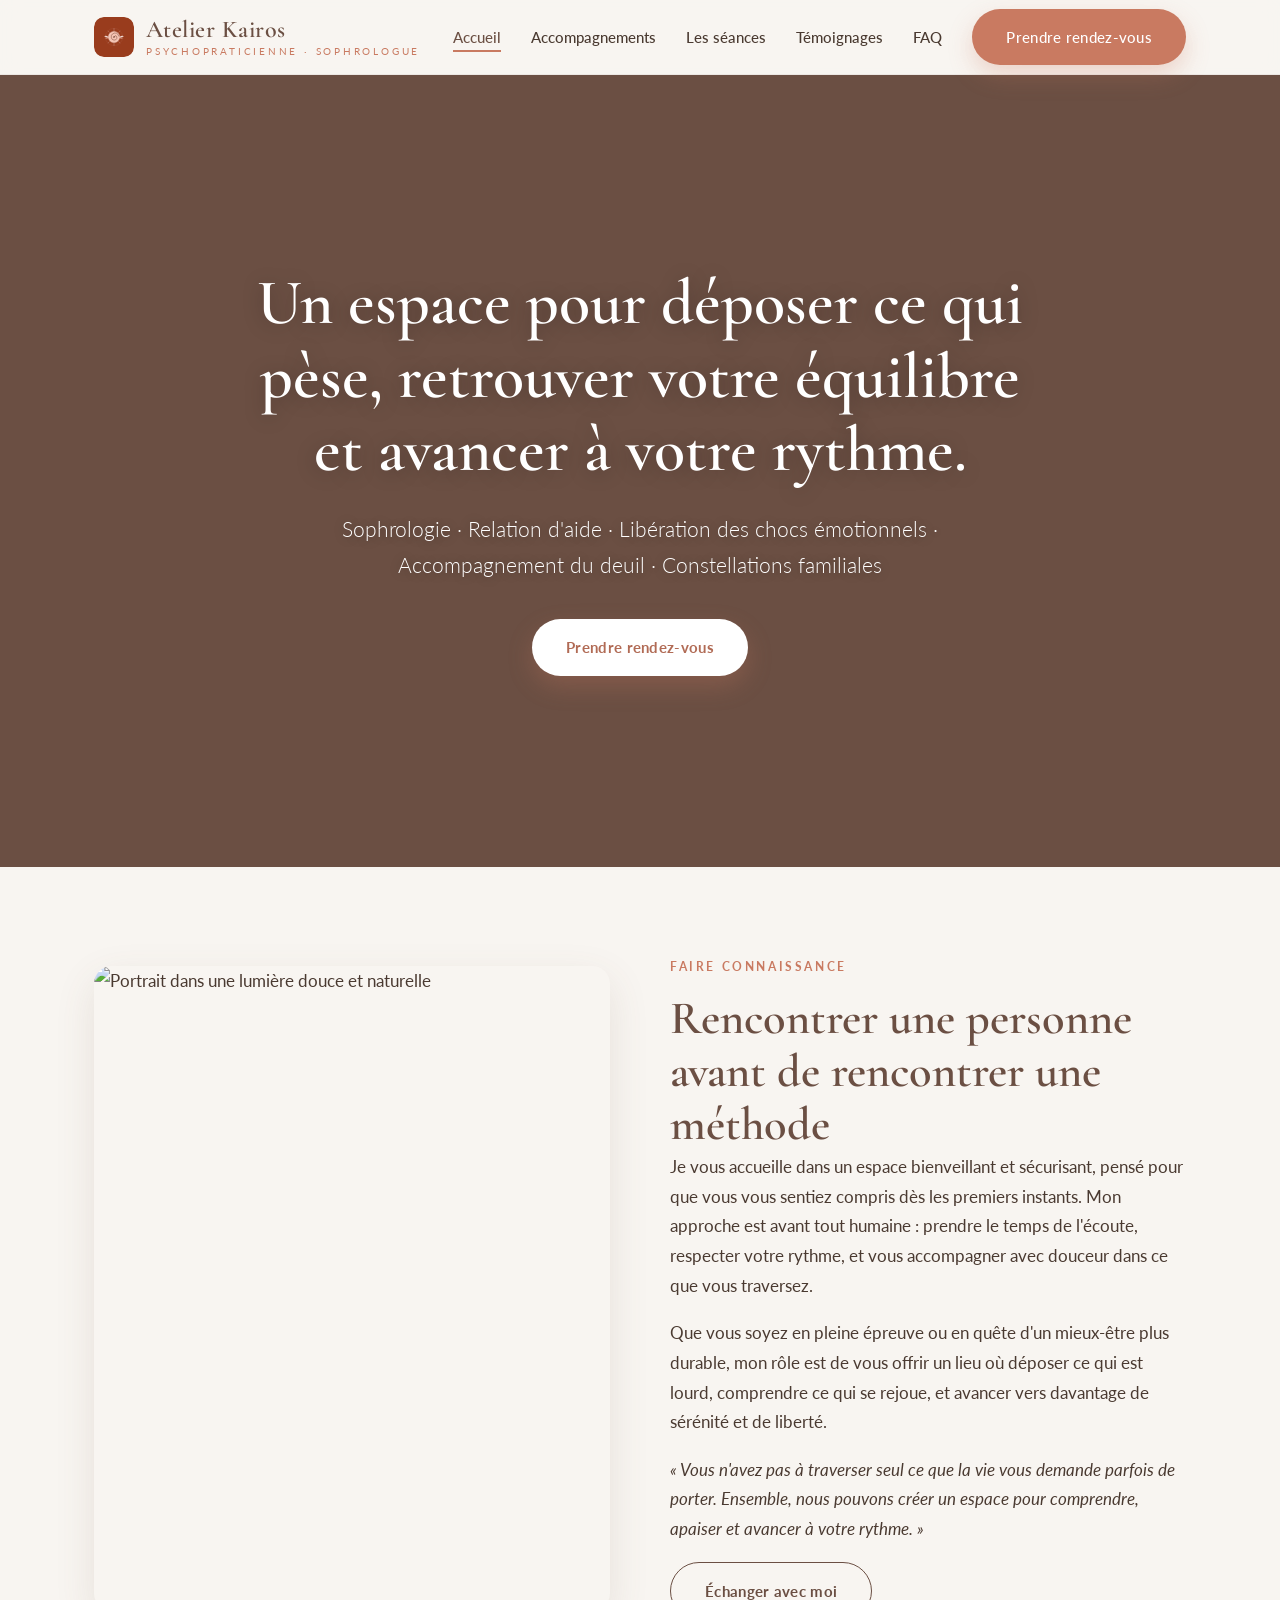
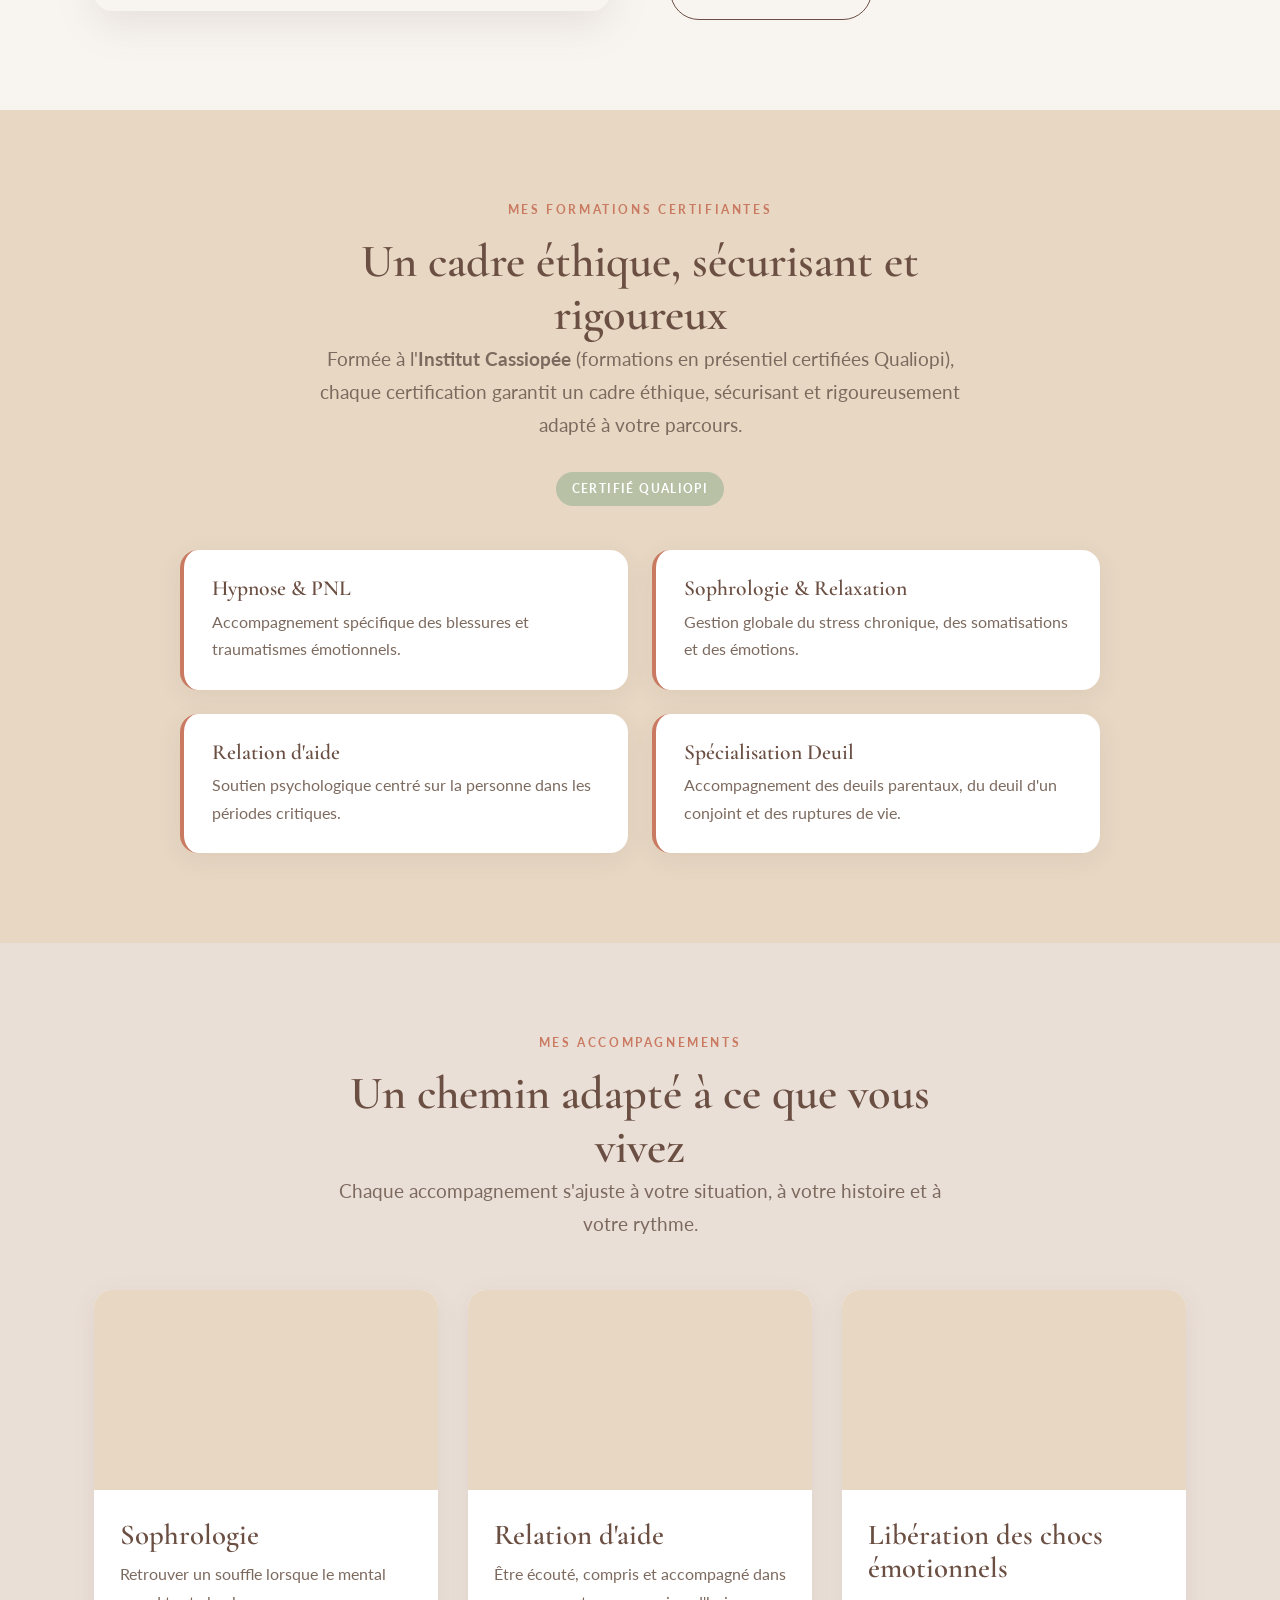
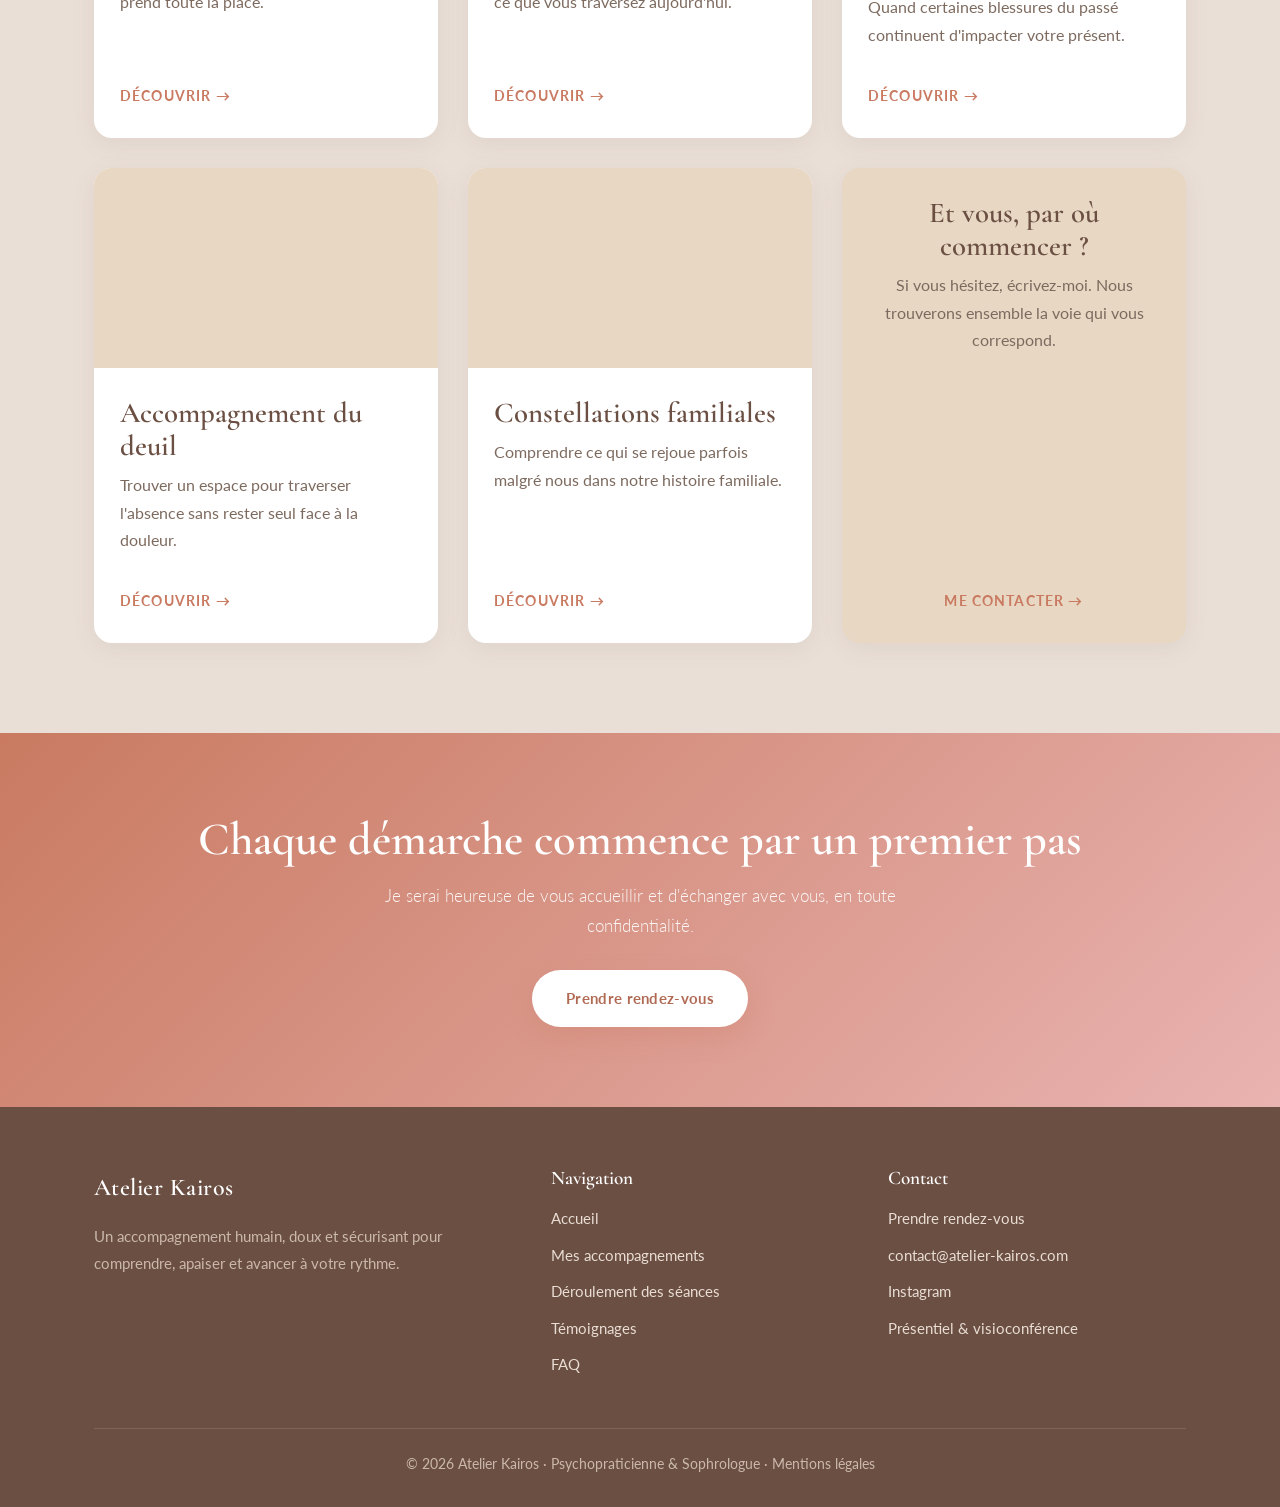
==== index.html @ c8dda893 "Add files via upload" ====
<!DOCTYPE html>
<html lang="fr">
<head>
<meta charset="UTF-8">
<meta name="viewport" content="width=device-width, initial-scale=1.0">
<title>Atelier Kairos — Psychopraticienne & Sophrologue</title>
<meta name="description" content="Un espace pour déposer ce qui pèse, retrouver votre équilibre et avancer à votre rythme. Sophrologie, relation d'aide, accompagnement du deuil et constellations familiales.">
<link rel="preconnect" href="https://fonts.googleapis.com">
<link rel="preconnect" href="https://fonts.gstatic.com" crossorigin>
<link href="https://fonts.googleapis.com/css2?family=Cormorant+Garamond:ital,wght@0,500;0,600;1,500&family=Lato:wght@300;400;700&display=swap" rel="stylesheet">
<link rel="stylesheet" href="styles.css">
</head>
<body>

<!-- HEADER -->
<header class="site-header">
  <div class="container nav">
    <a href="index.html" class="brand"><img class="brand__logo" src="logo.svg" data-edit-src="logo_image" alt="Atelier Kairos" width="40" height="40" style="width:40px;height:40px;flex:none;display:block;"><span class="brand__text">
      <span class="brand__name" data-edit="marque_nom">Atelier Kairos</span>
      <span class="brand__tag" data-edit="marque_tagline">Psychopraticienne · Sophrologue</span></span>
    </a>
    <button class="nav__toggle" aria-label="Menu" aria-expanded="false">☰</button>
    <ul class="nav__links">
      <li><a href="index.html" class="active">Accueil</a></li>
      <li><a href="accompagnements.html">Accompagnements</a></li>
      <li><a href="seances.html">Les séances</a></li>
      <li><a href="temoignages.html">Témoignages</a></li>
      <li><a href="faq.html">FAQ</a></li>
      <li><a href="contact.html" class="btn">Prendre rendez-vous</a></li>
    </ul>
  </div>
</header>

<!-- HERO -->
<section class="hero">
  <div class="hero__bg" data-edit-bg="accueil_hero_image" style="background-image:url('https://images.unsplash.com/photo-1507525428034-b723cf961d3e?auto=format&fit=crop&w=1900&q=80')"></div>
  <div class="hero__overlay"></div>
  <div class="hero__inner">
    <h1 data-edit="accueil_hero_titre">Un espace pour déposer ce qui pèse, retrouver votre équilibre et avancer à votre rythme.</h1>
    <p class="hero__sub" data-edit="accueil_hero_sous_titre">Sophrologie · Relation d'aide · Libération des chocs émotionnels · Accompagnement du deuil · Constellations familiales</p>
    <a href="contact.html" class="btn btn--light" data-edit="accueil_hero_bouton">Prendre rendez-vous</a>
  </div>
</section>

<!-- PRÉSENTATION -->
<section class="section">
  <div class="container split">
    <div class="split__media reveal">
      <img src="https://images.unsplash.com/photo-1499209974431-9dddcece7f88?auto=format&fit=crop&w=900&q=80" alt="Portrait dans une lumière douce et naturelle" data-edit-src="accueil_presentation_image">
    </div>
    <div class="split__body reveal">
      <span data-edit="ey_presentation" class="eyebrow">Faire connaissance</span>
      <h2 data-edit="accueil_presentation_titre">Rencontrer une personne avant de rencontrer une méthode</h2>
      <p data-edit="accueil_presentation_p1">Je vous accueille dans un espace bienveillant et sécurisant, pensé pour que vous vous sentiez compris dès les premiers instants. Mon approche est avant tout humaine : prendre le temps de l'écoute, respecter votre rythme, et vous accompagner avec douceur dans ce que vous traversez.</p>
      <p data-edit="accueil_presentation_p2">Que vous soyez en pleine épreuve ou en quête d'un mieux-être plus durable, mon rôle est de vous offrir un lieu où déposer ce qui est lourd, comprendre ce qui se rejoue, et avancer vers davantage de sérénité et de liberté.</p>
      <p><em>« Vous n'avez pas à traverser seul ce que la vie vous demande parfois de porter. Ensemble, nous pouvons créer un espace pour comprendre, apaiser et avancer à votre rythme. »</em></p>
      <a href="contact.html" class="btn btn--ghost">Échanger avec moi</a>
    </div>
  </div>
</section>

<!-- FORMATIONS CERTIFIANTES -->
<section class="section section--sable">
  <div class="container">
    <div class="creds-intro reveal">
      <span data-edit="ey_formations" class="eyebrow">Mes formations certifiantes</span>
      <h2 data-edit="formations_h2">Un cadre éthique, sécurisant et rigoureux</h2>
      <p data-edit="formations_intro" class="lead mx-auto">Formée à l'<strong>Institut Cassiopée</strong> (formations en présentiel certifiées Qualiopi), chaque certification garantit un cadre éthique, sécurisant et rigoureusement adapté à votre parcours.</p>
      <span data-edit="formations_badge" class="badge">Certifié Qualiopi</span>
    </div>
    <div class="creds">
      <article class="cred reveal">
        <h3 data-edit="formation1_titre">Hypnose &amp; PNL</h3>
        <p data-edit="formation1_desc">Accompagnement spécifique des blessures et traumatismes émotionnels.</p>
      </article>
      <article class="cred reveal">
        <h3 data-edit="formation2_titre">Sophrologie &amp; Relaxation</h3>
        <p data-edit="formation2_desc">Gestion globale du stress chronique, des somatisations et des émotions.</p>
      </article>
      <article class="cred reveal">
        <h3 data-edit="formation3_titre">Relation d'aide</h3>
        <p data-edit="formation3_desc">Soutien psychologique centré sur la personne dans les périodes critiques.</p>
      </article>
      <article class="cred reveal">
        <h3 data-edit="formation4_titre">Spécialisation Deuil</h3>
        <p data-edit="formation4_desc">Accompagnement des deuils parentaux, du deuil d'un conjoint et des ruptures de vie.</p>
      </article>
    </div>
  </div>
</section>

<!-- ACCOMPAGNEMENTS -->
<section class="section section--alt">
  <div class="container">
    <div class="text-center reveal" style="max-width:640px;margin:0 auto 50px;">
      <span data-edit="ey_accomp" class="eyebrow">Mes accompagnements</span>
      <h2 data-edit="accomp_h2">Un chemin adapté à ce que vous vivez</h2>
      <p data-edit="accomp_lead" class="lead mx-auto">Chaque accompagnement s'ajuste à votre situation, à votre histoire et à votre rythme.</p>
    </div>
    <div class="cards">

      <article class="card reveal">
        <div class="card__img" data-edit-bg="img_carte1" style="background-image:url('https://images.unsplash.com/photo-1506126613408-eca07ce68773?auto=format&fit=crop&w=800&q=80')"></div>
        <div class="card__body">
          <h3 data-edit="accueil_carte1_titre">Sophrologie</h3>
          <p data-edit="accueil_carte1_desc">Retrouver un souffle lorsque le mental prend toute la place.</p>
          <a href="accompagnements.html#sophrologie" class="card__link">Découvrir <span>→</span></a>
        </div>
      </article>

      <article class="card reveal">
        <div class="card__img" data-edit-bg="img_carte2" style="background-image:url('https://images.unsplash.com/photo-1518199266791-5375a83190b7?auto=format&fit=crop&w=800&q=80')"></div>
        <div class="card__body">
          <h3 data-edit="accueil_carte2_titre">Relation d'aide</h3>
          <p data-edit="accueil_carte2_desc">Être écouté, compris et accompagné dans ce que vous traversez aujourd'hui.</p>
          <a href="accompagnements.html#relation-aide" class="card__link">Découvrir <span>→</span></a>
        </div>
      </article>

      <article class="card reveal">
        <div class="card__img" data-edit-bg="img_carte3" style="background-image:url('https://images.unsplash.com/photo-1473116763249-2faaef81ccda?auto=format&fit=crop&w=800&q=80')"></div>
        <div class="card__body">
          <h3 data-edit="accueil_carte3_titre">Libération des chocs émotionnels</h3>
          <p data-edit="accueil_carte3_desc">Quand certaines blessures du passé continuent d'impacter votre présent.</p>
          <a href="accompagnements.html#chocs-emotionnels" class="card__link">Découvrir <span>→</span></a>
        </div>
      </article>

      <article class="card reveal">
        <div class="card__img" data-edit-bg="img_carte4" style="background-image:url('https://images.unsplash.com/photo-1444703686981-a3abbc4d4fe3?auto=format&fit=crop&w=800&q=80')"></div>
        <div class="card__body">
          <h3 data-edit="accueil_carte4_titre">Accompagnement du deuil</h3>
          <p data-edit="accueil_carte4_desc">Trouver un espace pour traverser l'absence sans rester seul face à la douleur.</p>
          <a href="accompagnements.html#deuil" class="card__link">Découvrir <span>→</span></a>
        </div>
      </article>

      <article class="card reveal">
        <div class="card__img" data-edit-bg="img_carte5" style="background-image:url('https://images.unsplash.com/photo-1441974231531-c6227db76b6e?auto=format&fit=crop&w=800&q=80')"></div>
        <div class="card__body">
          <h3 data-edit="accueil_carte5_titre">Constellations familiales</h3>
          <p data-edit="accueil_carte5_desc">Comprendre ce qui se rejoue parfois malgré nous dans notre histoire familiale.</p>
          <a href="accompagnements.html#constellations" class="card__link">Découvrir <span>→</span></a>
        </div>
      </article>

      <article class="card reveal" style="background:var(--sable);justify-content:center;align-items:center;text-align:center;">
        <div class="card__body" style="justify-content:center;">
          <h3>Et vous, par où commencer&nbsp;?</h3>
          <p>Si vous hésitez, écrivez-moi. Nous trouverons ensemble la voie qui vous correspond.</p>
          <a href="contact.html" class="card__link">Me contacter <span>→</span></a>
        </div>
      </article>

    </div>
  </div>
</section>

<!-- CTA -->
<section class="cta-band">
  <div class="container">
    <h2 data-edit="cta_accueil_titre">Chaque démarche commence par un premier pas</h2>
    <p data-edit="cta_accueil_texte">Je serai heureuse de vous accueillir et d'échanger avec vous, en toute confidentialité.</p>
    <a href="contact.html" class="btn btn--light">Prendre rendez-vous</a>
  </div>
</section>

<!-- FOOTER -->
<footer class="site-footer">
  <div class="container">
    <div class="footer-grid">
      <div class="footer-brand">
        <span class="brand__name" data-edit="marque_nom">Atelier Kairos</span>
        <p data-edit="footer_intro">Un accompagnement humain, doux et sécurisant pour comprendre, apaiser et avancer à votre rythme.</p>
      </div>
      <div>
        <h4>Navigation</h4>
        <ul class="footer-links">
          <li><a href="index.html">Accueil</a></li>
          <li><a href="accompagnements.html">Mes accompagnements</a></li>
          <li><a href="seances.html">Déroulement des séances</a></li>
          <li><a href="temoignages.html">Témoignages</a></li>
          <li><a href="faq.html">FAQ</a></li>
        </ul>
      </div>
      <div>
        <h4>Contact</h4>
        <ul class="footer-links">
          <li><a href="contact.html">Prendre rendez-vous</a></li>
          <li><a href="mailto:contact@atelier-kairos.com">contact@atelier-kairos.com</a></li>
          <li><a href="#" aria-label="Instagram">Instagram</a></li>
          <li>Présentiel &amp; visioconférence</li>
        </ul>
      </div>
    </div>
    <div class="footer-bottom">
      © <span id="year"></span> Atelier Kairos · Psychopraticienne &amp; Sophrologue · <a href="seances.html#mention-legale">Mentions légales</a>
    </div>
  </div>
</footer>

<script>document.getElementById('year').textContent=new Date().getFullYear();</script>
<script src="script.js"></script>
<script src="app.js"></script>
</body>
</html>
---- styles.css ----
/* =========================================================
   Atelier Kairos — Feuille de style partagée
   Palette & typographies issues du cahier des charges
   ========================================================= */

:root{
  /* Couleurs principales */
  --terracotta:#C97A61;
  --sable:#E7D7C3;
  --beige-rose:#EADFD7;
  --coquillage:#F8F5F1;
  --cacao:#6B4F43;

  /* Couleurs secondaires */
  --flamant:#E9B3B1;
  --ocean:#AFC8D6;
  --sauge:#B8C0A6;

  /* Dérivés utiles */
  --texte:#4A3A31;
  --texte-doux:#7d6a5f;
  --terracotta-fonce:#b06650;
  --ombre:0 14px 40px rgba(107,79,67,.12);
  --ombre-douce:0 6px 24px rgba(107,79,67,.08);
  --rayon:18px;
  --max:1140px;

  --titre:'Cormorant Garamond', Georgia, serif;
  --corps:'Lato', -apple-system, BlinkMacSystemFont, 'Segoe UI', sans-serif;
}

*{box-sizing:border-box;margin:0;padding:0;}

html{scroll-behavior:smooth;}

body{
  font-family:var(--corps);
  color:var(--texte);
  background:var(--coquillage);
  line-height:1.75;
  font-size:17px;
  font-weight:400;
  -webkit-font-smoothing:antialiased;
}

img{max-width:100%;display:block;}

a{color:var(--terracotta-fonce);text-decoration:none;transition:color .25s ease;}
a:hover{color:var(--cacao);}

h1,h2,h3,h4{font-family:var(--titre);font-weight:600;color:var(--cacao);line-height:1.15;}
h1{font-size:clamp(2.4rem,6vw,4rem);}
h2{font-size:clamp(1.9rem,4vw,2.9rem);}
h3{font-size:clamp(1.4rem,3vw,1.8rem);}

p{margin-bottom:1.1rem;}

.container{max-width:var(--max);margin:0 auto;padding:0 24px;}

.section{padding:90px 0;}
.section--alt{background:var(--beige-rose);}
.section--sable{background:var(--sable);}

.eyebrow{
  font-family:var(--corps);
  text-transform:uppercase;
  letter-spacing:.22em;
  font-size:.74rem;
  font-weight:700;
  color:var(--terracotta);
  margin-bottom:14px;
  display:block;
}

.lead{font-size:1.18rem;color:var(--texte-doux);max-width:680px;}

.text-center{text-align:center;}
.mx-auto{margin-left:auto;margin-right:auto;}

/* ---------- Boutons ---------- */
.btn{
  display:inline-block;
  background:var(--terracotta);
  color:#fff;
  padding:15px 34px;
  border-radius:var(--btn-radius,50px);
  font-weight:700;
  font-size:.95rem;
  letter-spacing:.02em;
  border:none;
  cursor:pointer;
  transition:transform .25s ease, box-shadow .25s ease, background .25s ease;
  box-shadow:0 10px 24px rgba(201,122,97,.28);
}
.btn:hover{background:var(--terracotta-fonce);color:#fff;transform:translateY(-2px);box-shadow:0 14px 30px rgba(201,122,97,.36);}
.btn--ghost{
  background:transparent;color:var(--cacao);
  border:1.5px solid var(--cacao);box-shadow:none;
}
.btn--ghost:hover{background:var(--cacao);color:#fff;}
.btn--light{background:#fff;color:var(--terracotta-fonce);}
.btn--light:hover{background:var(--coquillage);color:var(--cacao);}

/* ---------- Header ---------- */
.site-header{
  position:sticky;top:0;z-index:100;
  background:rgba(248,245,241,.88);
  backdrop-filter:blur(10px);
  border-bottom:1px solid rgba(107,79,67,.08);
}
.nav{
  display:flex;align-items:center;justify-content:space-between;
  height:74px;
}
.brand{display:flex;flex-direction:row;align-items:center;gap:12px;line-height:1;text-decoration:none;}
.brand__logo{height:46px;width:46px;flex:none;display:block;border-radius:10px;}
.brand__text{display:flex;flex-direction:column;line-height:1;}
@media (max-width:880px){ .brand__logo{height:40px;width:40px;} }
.brand__name{font-family:var(--titre);font-size:1.5rem;font-weight:600;color:var(--cacao);letter-spacing:.02em;}
.brand__tag{font-size:.62rem;text-transform:uppercase;letter-spacing:.28em;color:var(--terracotta);margin-top:5px;}

.nav__links{display:flex;align-items:center;gap:30px;list-style:none;}
.nav__links a{
  font-size:.93rem;color:var(--texte);font-weight:500;
  position:relative;
}
.nav__links a::after{
  content:'';position:absolute;left:0;bottom:-6px;height:2px;width:0;
  background:var(--terracotta);transition:width .25s ease;
}
.nav__links a:hover::after,.nav__links a.active::after{width:100%;}
.nav__links a.active{color:var(--cacao);}
.nav__links .btn{color:#fff;}
.nav__links .btn::after{display:none;}

.nav__toggle{
  display:none;background:none;border:none;cursor:pointer;
  font-size:1.7rem;color:var(--cacao);padding:6px;
}

/* ---------- Hero ---------- */
.hero{
  position:relative;
  min-height:88vh;
  display:flex;align-items:center;
  color:#fff;
  text-align:center;
}
.hero__bg{position:absolute;inset:0;background-color:var(--cacao);background-image:linear-gradient(135deg,#6B4F43,#C97A61);background-size:cover;background-position:center;}
.hero__overlay{position:absolute;inset:0;background:linear-gradient(180deg,rgba(107,79,67,.35),rgba(107,79,67,.55));}
.hero__inner{position:relative;z-index:2;max-width:820px;margin:0 auto;padding:60px 24px;}
.hero h1{color:#fff;text-shadow:0 2px 20px rgba(0,0,0,.25);}
.hero__sub{font-size:1.3rem;font-weight:300;margin:24px auto 36px;max-width:640px;text-shadow:0 1px 12px rgba(0,0,0,.3);}

/* Hero secondaire (pages internes) */
.page-hero{
  position:relative;color:#fff;text-align:center;
  padding:120px 24px 100px;
}
.page-hero__bg{position:absolute;inset:0;background-color:var(--cacao);background-size:cover;background-position:center;}
.page-hero__overlay{position:absolute;inset:0;background:linear-gradient(180deg,rgba(107,79,67,.4),rgba(107,79,67,.62));}
.page-hero__inner{position:relative;z-index:2;max-width:760px;margin:0 auto;}
.page-hero h1{color:#fff;}
.page-hero p{color:rgba(255,255,255,.92);font-size:1.15rem;font-weight:300;margin-top:18px;}

/* ---------- Présentation ---------- */
.split{display:grid;grid-template-columns:1fr 1fr;gap:60px;align-items:center;}
.split__media img{border-radius:var(--rayon);box-shadow:var(--ombre);aspect-ratio:4/5;object-fit:cover;width:100%;}

/* ---------- Cartes accompagnements ---------- */
.cards{display:grid;grid-template-columns:repeat(3,1fr);gap:30px;}
.card{
  background:#fff;border-radius:var(--rayon);overflow:hidden;
  box-shadow:var(--ombre-douce);display:flex;flex-direction:column;
  transition:transform .3s ease, box-shadow .3s ease;
}
.card:hover{transform:translateY(-6px);box-shadow:var(--ombre);}
.card__img{height:200px;background-color:var(--sable);background-size:cover;background-position:center;}
.card__body{padding:28px 26px 30px;display:flex;flex-direction:column;flex:1;}
.card__body h3{margin-bottom:10px;}
.card__body p{color:var(--texte-doux);font-size:.98rem;flex:1;}
.card__link{margin-top:16px;font-weight:700;font-size:.9rem;text-transform:uppercase;letter-spacing:.08em;color:var(--terracotta);}
.card__link span{transition:margin .25s ease;display:inline-block;}
.card:hover .card__link span{margin-left:6px;}

/* ---------- Bloc accompagnement (page 2) ---------- */
.approach{display:grid;grid-template-columns:1fr 1fr;gap:54px;align-items:center;margin-bottom:30px;}
.approach__media img{border-radius:var(--rayon);box-shadow:var(--ombre);aspect-ratio:5/4;object-fit:cover;width:100%;}
.approach__body .eyebrow{margin-bottom:8px;}
.approach__body h2{margin-bottom:18px;}
.approach__body p{color:var(--texte-doux);}
.approach:nth-child(even) .approach__media{order:2;}

/* ---------- Étapes (déroulement) ---------- */
.steps{counter-reset:step;display:grid;gap:22px;max-width:760px;margin:0 auto;}
.step{
  background:#fff;border-radius:var(--rayon);padding:26px 30px;
  display:flex;gap:22px;align-items:flex-start;box-shadow:var(--ombre-douce);
}
.step__num{
  flex:none;width:46px;height:46px;border-radius:50%;
  background:var(--flamant);color:#fff;
  display:flex;align-items:center;justify-content:center;
  font-family:var(--titre);font-size:1.4rem;font-weight:600;
}
.step h3{font-size:1.25rem;margin-bottom:4px;}
.step p{margin-bottom:0;color:var(--texte-doux);}

/* ---------- Valeurs / chips ---------- */
.values{display:flex;flex-wrap:wrap;gap:14px;justify-content:center;margin-top:10px;}
.chip{
  background:#fff;border:1px solid rgba(107,79,67,.12);
  padding:12px 22px;border-radius:50px;font-weight:500;font-size:.95rem;color:var(--cacao);
  box-shadow:var(--ombre-douce);
}

/* ---------- Formations certifiantes ---------- */
.creds-intro{max-width:680px;margin:0 auto 44px;text-align:center;}
.creds-intro .badge{
  display:inline-block;background:var(--sauge);color:#fff;
  font-size:.72rem;font-weight:700;letter-spacing:.12em;text-transform:uppercase;
  padding:7px 16px;border-radius:50px;margin-top:14px;
}
.creds{display:grid;grid-template-columns:repeat(2,1fr);gap:24px;max-width:920px;margin:0 auto;}
.cred{
  background:#fff;border-radius:var(--rayon);padding:26px 28px;
  box-shadow:var(--ombre-douce);border-left:4px solid var(--terracotta);
  transition:transform .3s ease, box-shadow .3s ease;
}
.cred:hover{transform:translateY(-4px);box-shadow:var(--ombre);}
.cred h3{font-size:1.35rem;margin-bottom:8px;}
.cred p{color:var(--texte-doux);font-size:.97rem;margin-bottom:0;}
@media (max-width:880px){ .creds{grid-template-columns:1fr;} }

/* ---------- Mention légale ---------- */
.legal-note{
  background:var(--ocean);color:var(--cacao);
  border-radius:var(--rayon);padding:30px 34px;max-width:860px;margin:40px auto 0;
  font-size:.98rem;
}
.legal-note strong{color:var(--cacao);}

/* ---------- Tarifs ---------- */
.pricing{display:grid;grid-template-columns:repeat(2,1fr);gap:30px;max-width:820px;margin:0 auto;}
.price-card{background:#fff;border-radius:var(--rayon);padding:34px 32px;box-shadow:var(--ombre-douce);text-align:center;}
.price-card h3{margin-bottom:6px;}
.price-card .price{font-family:var(--titre);font-size:2.6rem;color:var(--terracotta);margin:10px 0 4px;}
.price-card .price small{font-size:1rem;color:var(--texte-doux);}
.price-card p{color:var(--texte-doux);font-size:.95rem;margin-bottom:0;}

/* ---------- Contact ---------- */
.contact-grid{display:grid;grid-template-columns:1fr 1fr;gap:50px;align-items:start;}
.contact-info li{list-style:none;margin-bottom:18px;display:flex;gap:14px;align-items:flex-start;}
.contact-info .ico{font-size:1.2rem;color:var(--terracotta);flex:none;}
.contact-info a{color:var(--cacao);font-weight:600;}

form .field{margin-bottom:18px;}
form label{display:block;font-size:.88rem;font-weight:600;color:var(--cacao);margin-bottom:6px;}
form input,form textarea{
  width:100%;padding:14px 16px;border:1px solid rgba(107,79,67,.2);
  border-radius:12px;font-family:var(--corps);font-size:1rem;background:#fff;color:var(--texte);
  transition:border-color .2s ease, box-shadow .2s ease;
}
form input:focus,form textarea:focus{outline:none;border-color:var(--terracotta);box-shadow:0 0 0 3px rgba(201,122,97,.15);}
form textarea{min-height:140px;resize:vertical;}
.form-note{font-size:.82rem;color:var(--texte-doux);margin-top:10px;}

.map-embed{border-radius:var(--rayon);overflow:hidden;box-shadow:var(--ombre-douce);margin-top:50px;}
.map-embed iframe{width:100%;height:340px;border:0;display:block;}

/* ---------- Témoignages ---------- */
.quote-feature{
  text-align:center;max-width:780px;margin:0 auto 60px;
  font-family:var(--titre);font-size:clamp(1.6rem,3.4vw,2.3rem);
  color:var(--cacao);font-style:italic;line-height:1.4;
}
.testimonials{columns:2;column-gap:30px;}
.testimonial{
  break-inside:avoid;background:#fff;border-radius:var(--rayon);
  padding:30px 32px;margin-bottom:30px;box-shadow:var(--ombre-douce);
}
.testimonial p{color:var(--texte-doux);font-style:italic;}
.testimonial .author{font-family:var(--titre);font-size:1.2rem;color:var(--terracotta);font-style:normal;margin-top:10px;}

/* ---------- FAQ ---------- */
.faq{max-width:820px;margin:0 auto;}
.faq__item{background:#fff;border-radius:14px;margin-bottom:16px;box-shadow:var(--ombre-douce);overflow:hidden;}
.faq__q{
  width:100%;text-align:left;background:none;border:none;cursor:pointer;
  padding:22px 26px;font-family:var(--titre);font-size:1.25rem;color:var(--cacao);
  display:flex;justify-content:space-between;align-items:center;gap:16px;
}
.faq__q .plus{flex:none;font-size:1.5rem;color:var(--terracotta);transition:transform .3s ease;font-family:var(--corps);}
.faq__item.open .faq__q .plus{transform:rotate(45deg);}
.faq__a{max-height:0;overflow:hidden;transition:max-height .35s ease;}
.faq__a-inner{padding:0 26px 24px;color:var(--texte-doux);}

/* ---------- CTA bandeau ---------- */
.cta-band{
  background:linear-gradient(135deg,var(--terracotta),var(--flamant));
  color:#fff;text-align:center;padding:80px 24px;
}
.cta-band h2{color:#fff;}
.cta-band p{color:rgba(255,255,255,.92);max-width:620px;margin:14px auto 30px;font-weight:300;}

/* ---------- Footer ---------- */
.site-footer{background:var(--cacao);color:#e9ddd4;padding:60px 0 30px;}
.footer-grid{display:grid;grid-template-columns:1.4fr 1fr 1fr;gap:40px;margin-bottom:40px;}
.site-footer h4{color:#fff;font-size:1.2rem;margin-bottom:16px;}
.site-footer a{color:#e9ddd4;}
.site-footer a:hover{color:var(--flamant);}
.footer-links{list-style:none;}
.footer-links li{margin-bottom:10px;font-size:.95rem;}
.footer-brand .brand__name{color:#fff;}
.footer-brand p{color:#cbb8ac;font-size:.95rem;margin-top:14px;}
.footer-bottom{border-top:1px solid rgba(255,255,255,.12);padding-top:24px;text-align:center;font-size:.85rem;color:#cbb8ac;}
.footer-bottom a{color:#cbb8ac;}

/* ---------- Animations d'apparition ---------- */
.reveal{opacity:0;transform:translateY(24px);transition:opacity .7s ease, transform .7s ease;}
.reveal.in{opacity:1;transform:none;}

/* ---------- Responsive ---------- */
@media (max-width:880px){
  .nav__toggle{display:block;}
  .nav__links{
    position:absolute;top:74px;left:0;right:0;
    flex-direction:column;gap:0;
    background:var(--coquillage);
    border-bottom:1px solid rgba(107,79,67,.1);
    max-height:0;overflow:hidden;transition:max-height .35s ease;
  }
  .nav__links.open{max-height:480px;}
  .nav__links li{width:100%;text-align:center;border-top:1px solid rgba(107,79,67,.07);}
  .nav__links li a{display:block;padding:16px;}
  .nav__links .btn{margin:14px auto;}

  .split,.approach,.contact-grid{grid-template-columns:1fr;gap:34px;}
  .approach:nth-child(even) .approach__media{order:0;}
  .cards{grid-template-columns:1fr;}
  .pricing{grid-template-columns:1fr;}
  .testimonials{columns:1;}
  .footer-grid{grid-template-columns:1fr;gap:28px;}
  .section{padding:64px 0;}
}
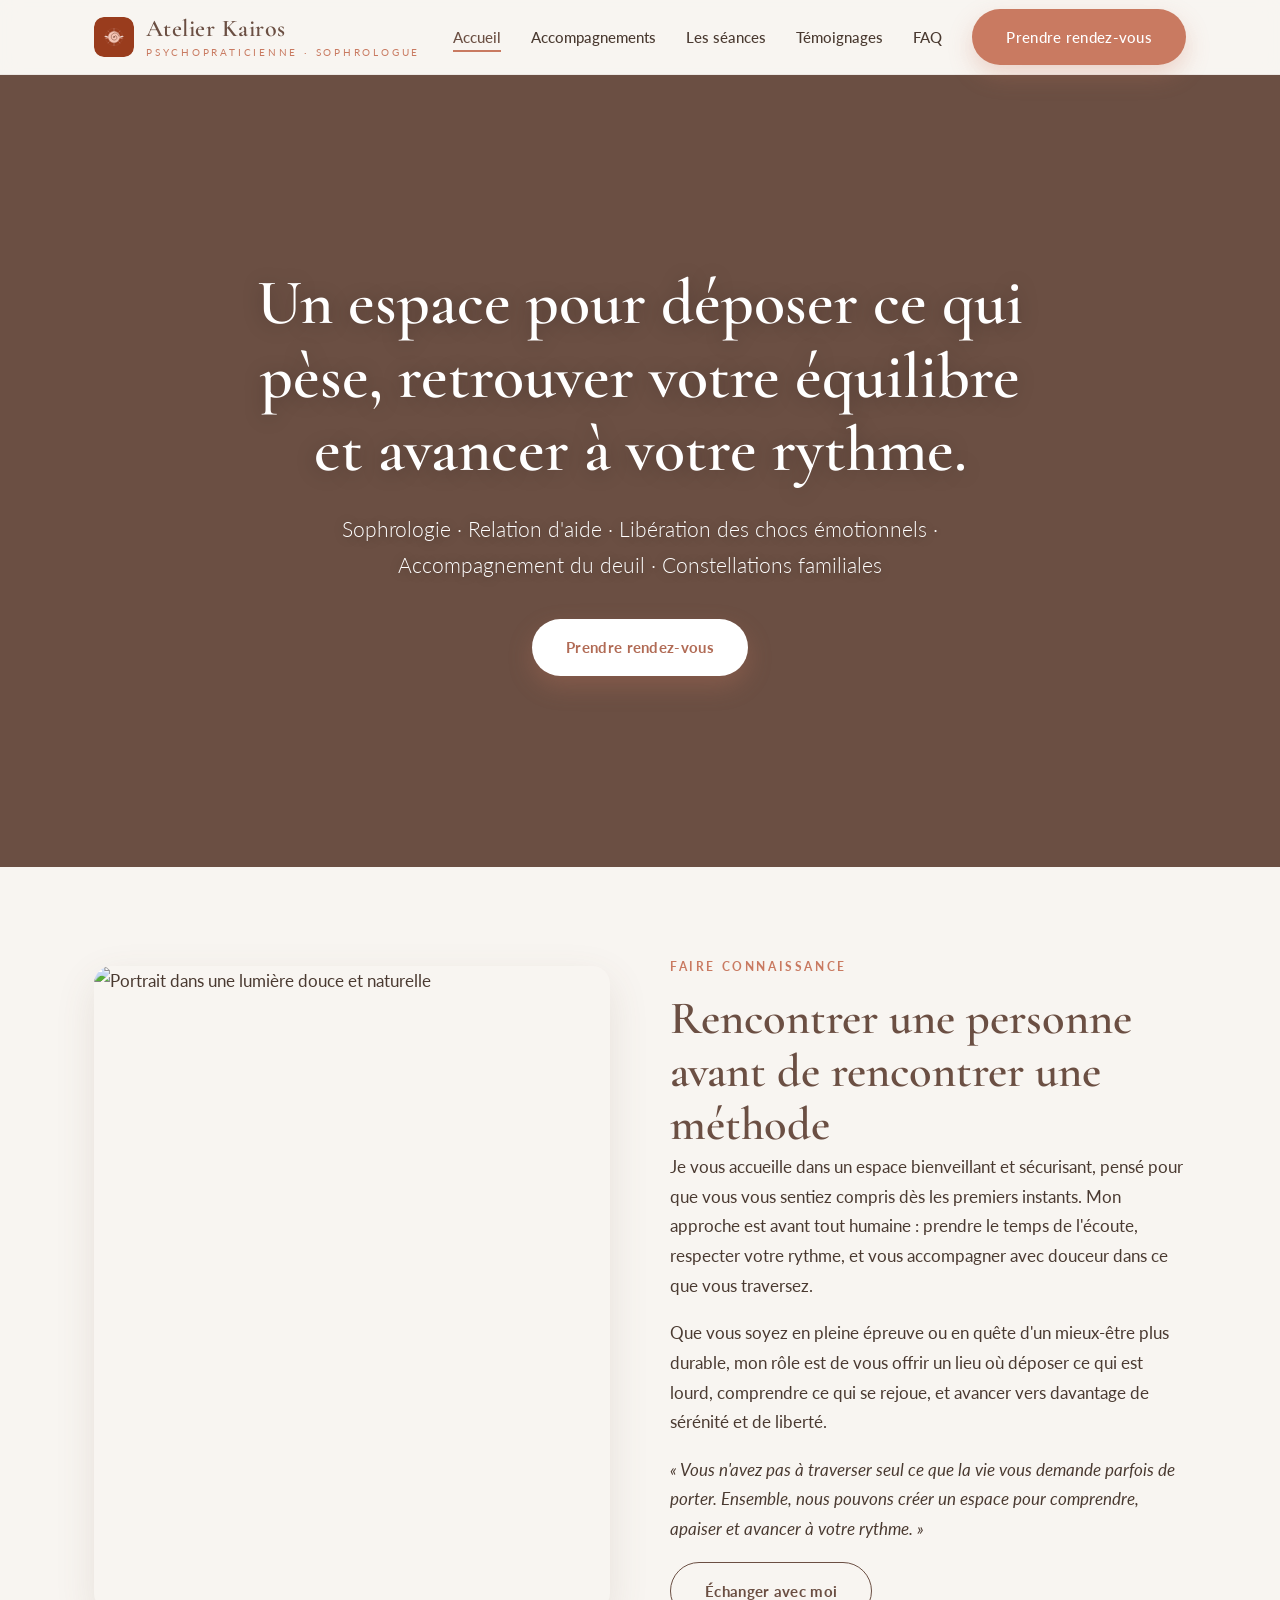
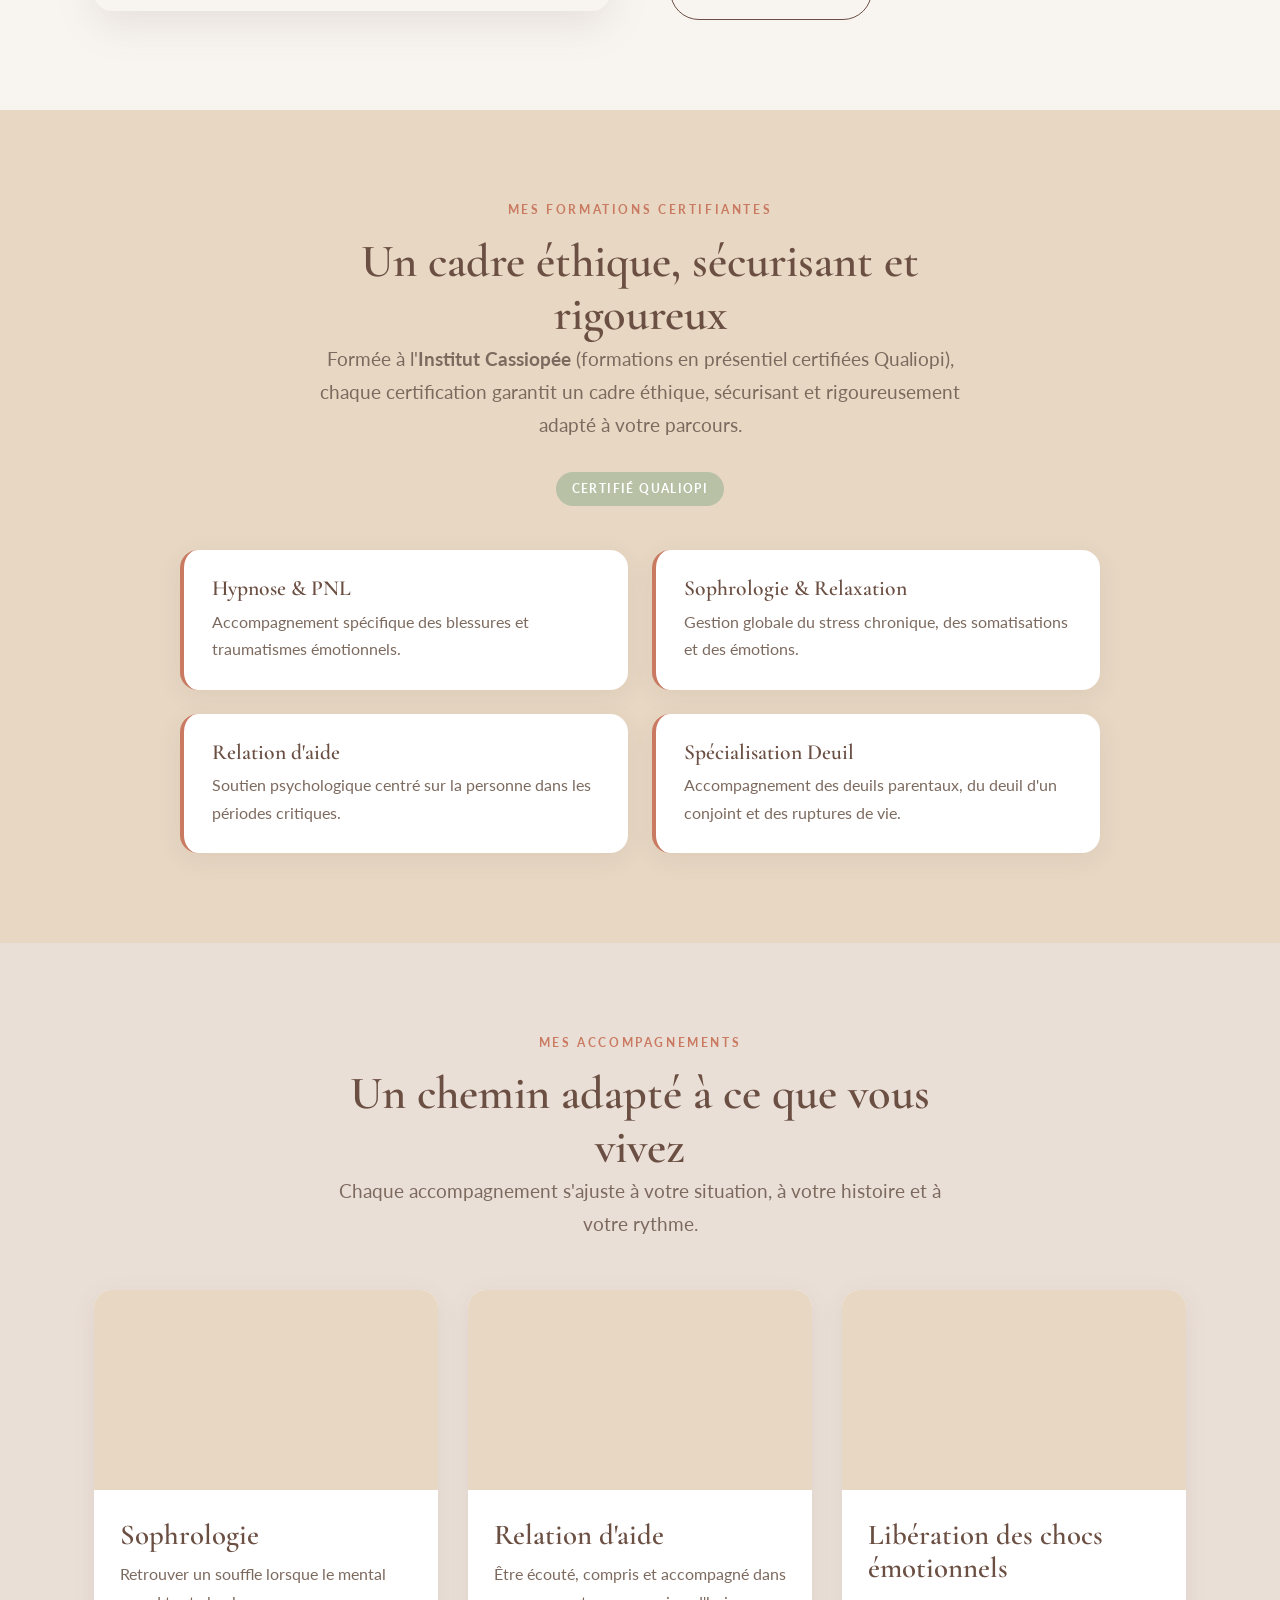
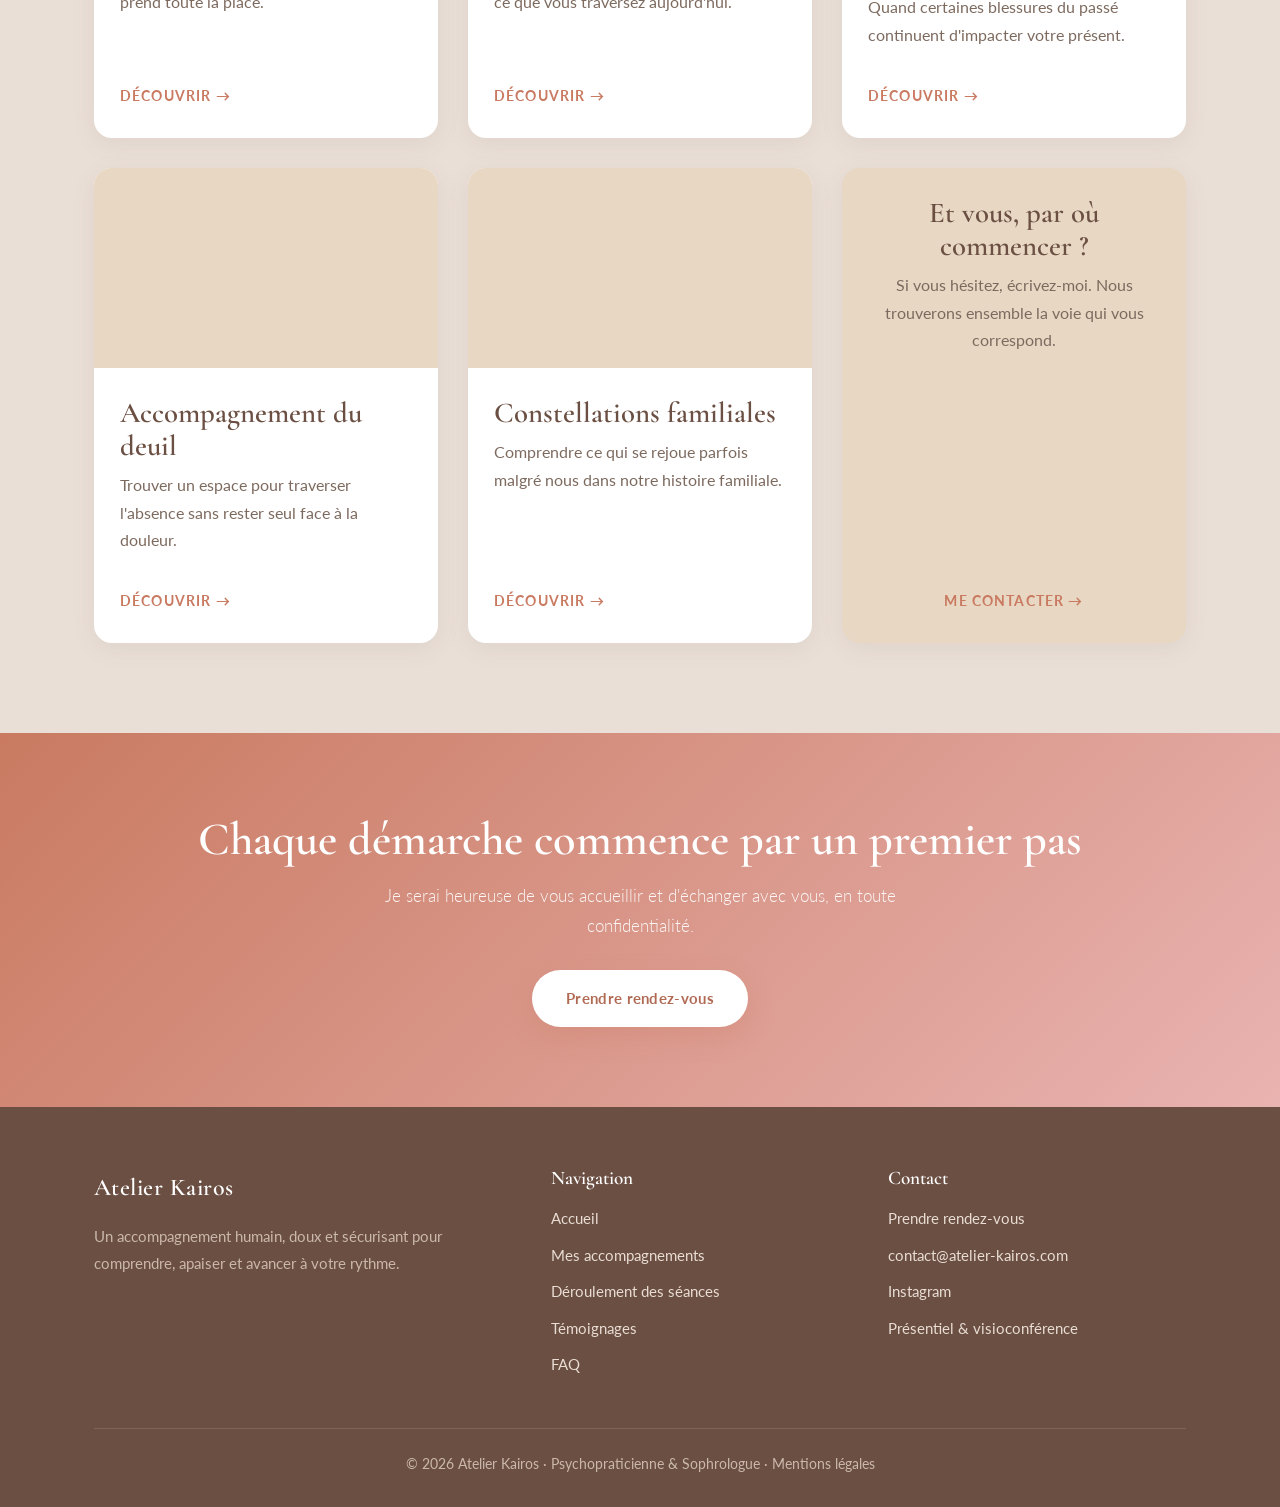
==== commit bd4eec06: "Add files via upload" ====
--- a/index.html
+++ b/index.html
@@ -15,7 +15,7 @@
 <!-- HEADER -->
 <header class="site-header">
   <div class="container nav">
-    <a href="index.html" class="brand"><img class="brand__logo" src="logo.svg" data-edit-src="logo_image" alt="Atelier Kairos" width="40" height="40" style="width:40px;height:40px;flex:none;display:block;"><span class="brand__text">
+    <a href="index.html" class="brand" style="display:flex;flex-direction:row;align-items:center;gap:12px;text-decoration:none;"><img class="brand__logo" src="logo.svg" data-edit-src="logo_image" alt="Atelier Kairos" width="40" height="40" style="width:40px;height:40px;flex:none;display:block;"><span class="brand__text" style="display:flex;flex-direction:column;line-height:1.1;">
       <span class="brand__name" data-edit="marque_nom">Atelier Kairos</span>
       <span class="brand__tag" data-edit="marque_tagline">Psychopraticienne · Sophrologue</span></span>
     </a>
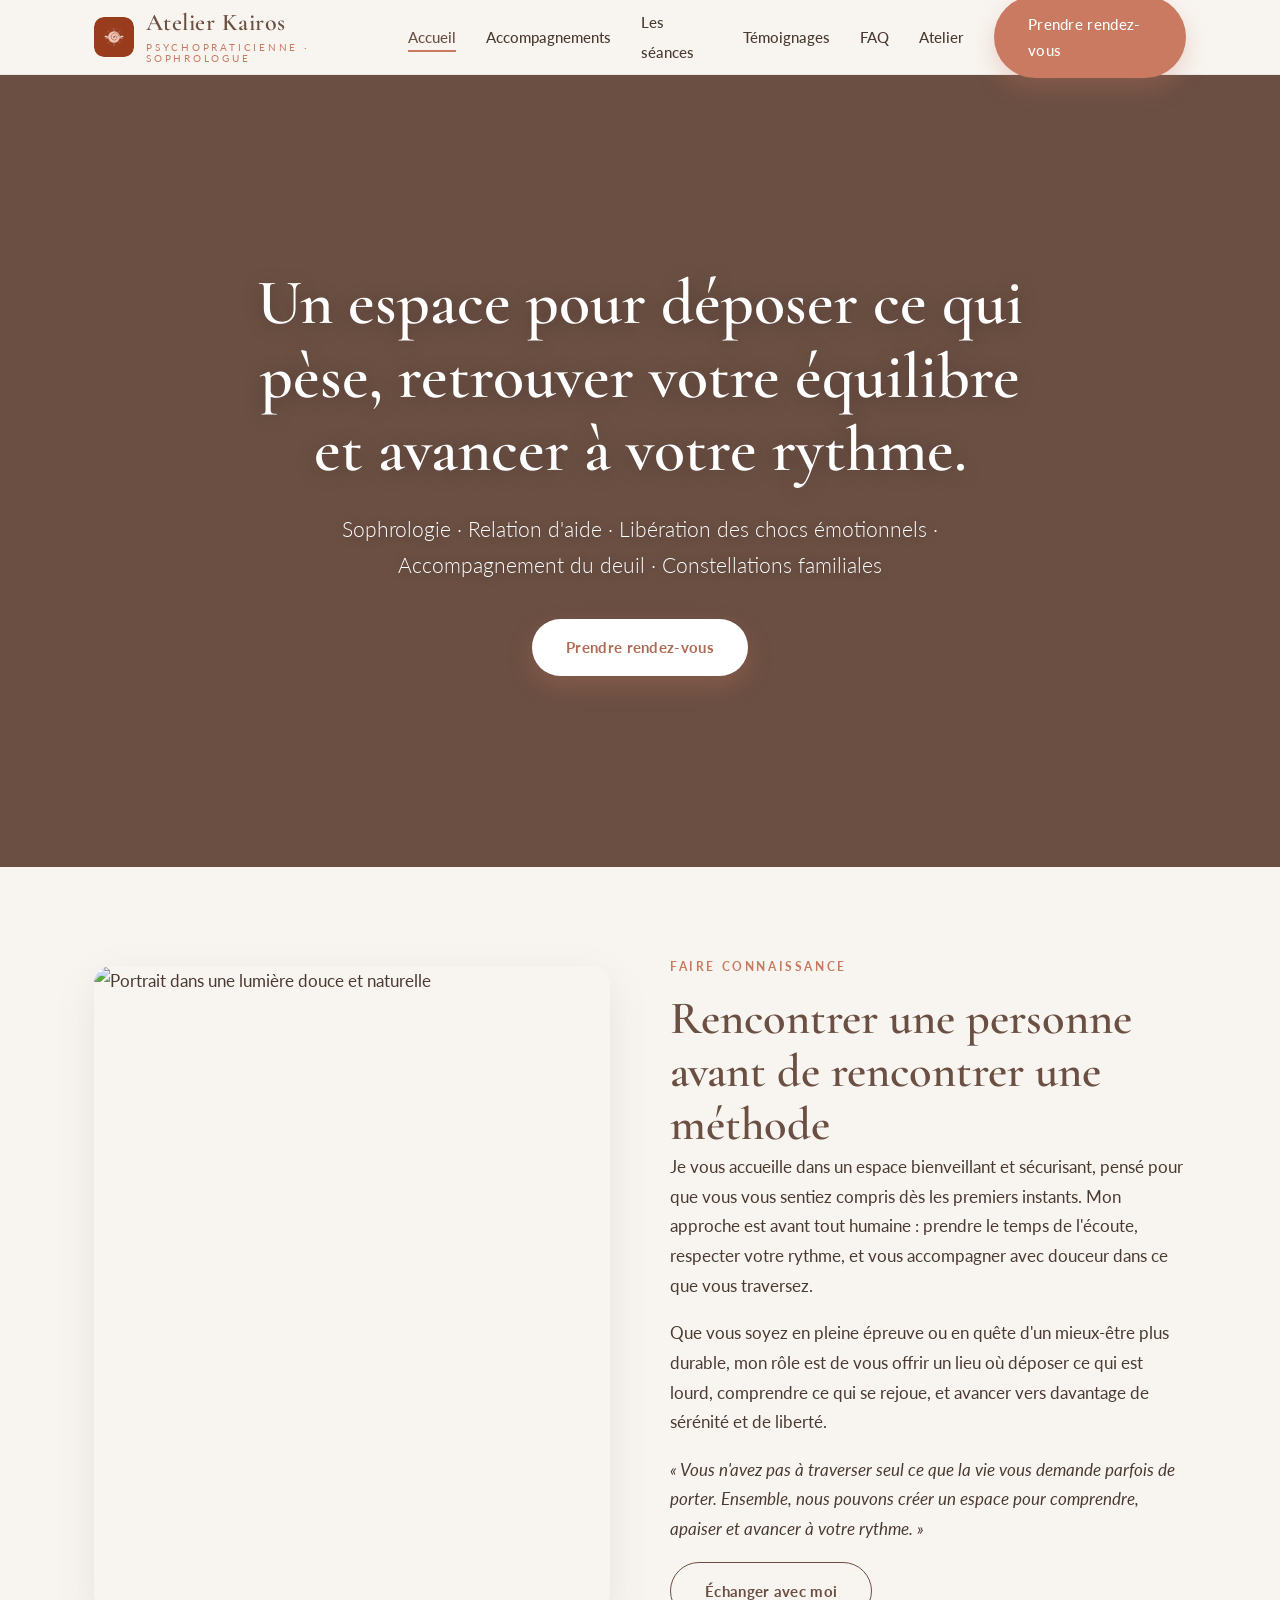
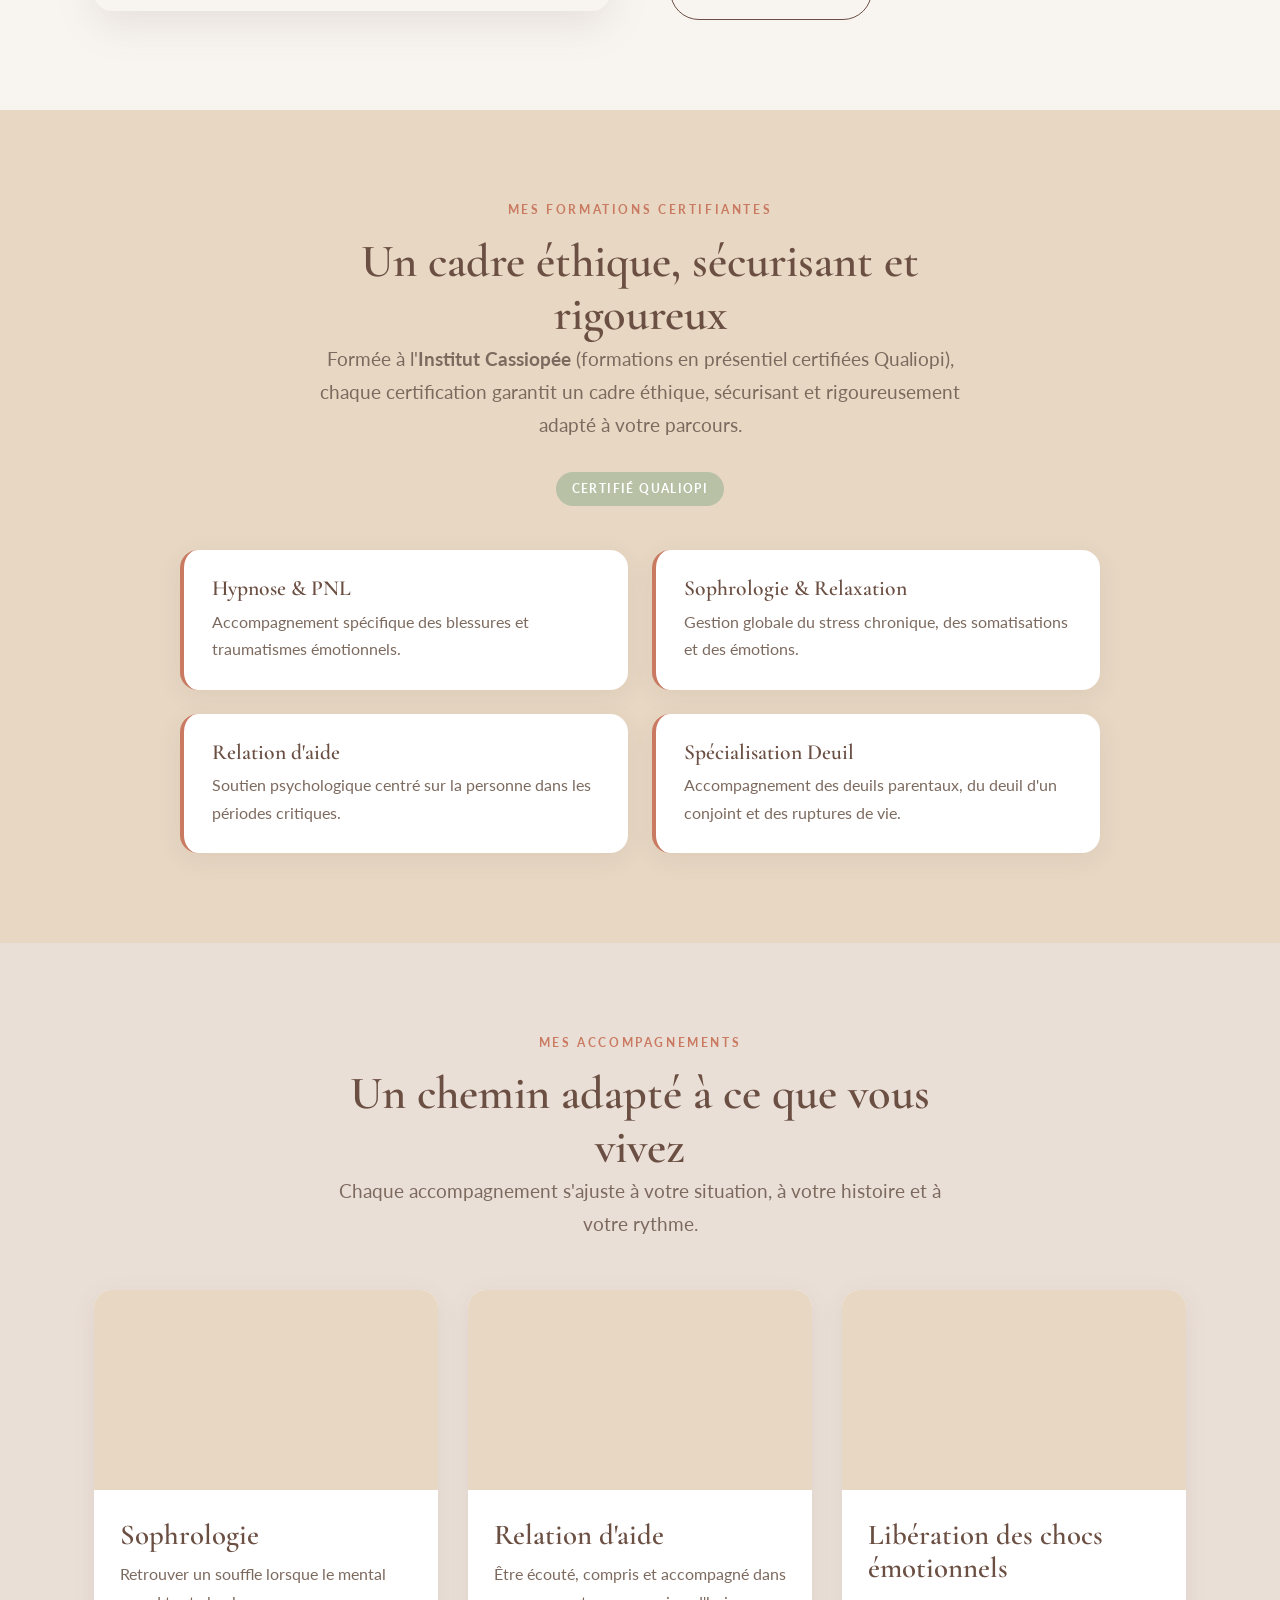
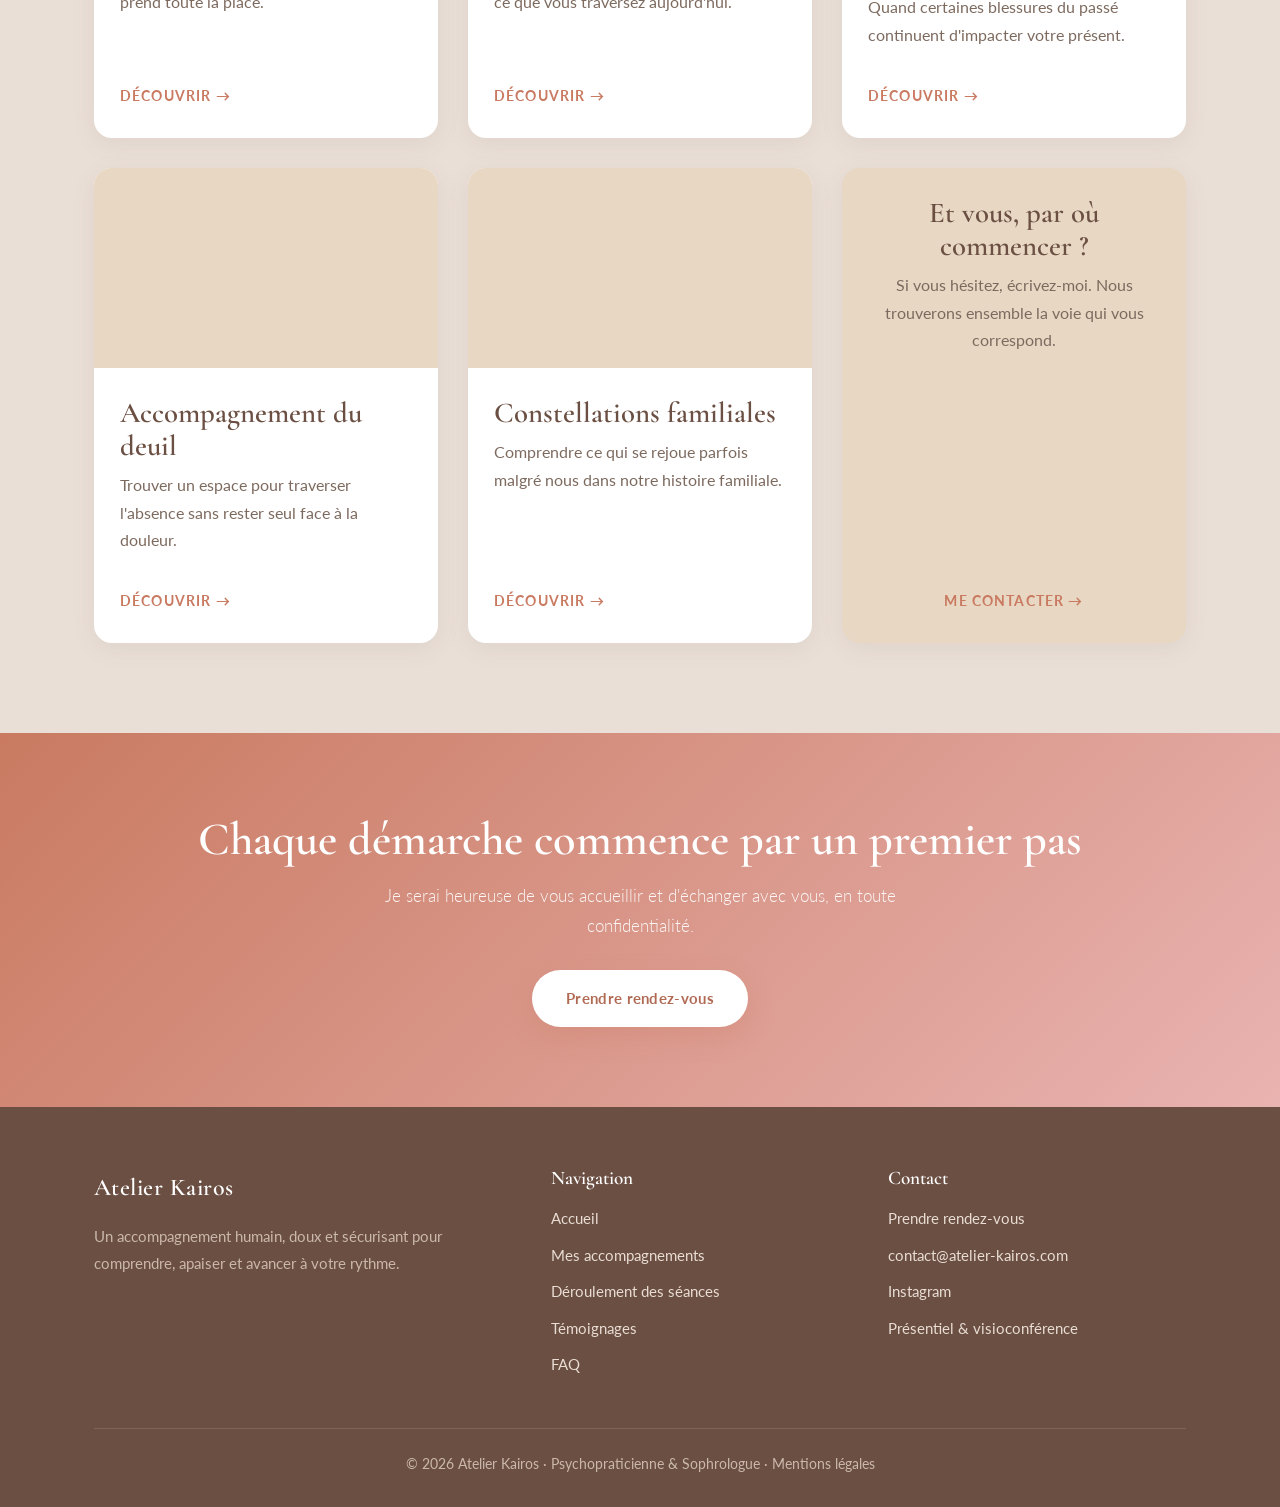
==== commit f264ef71: "Add files via upload" ====
--- a/index.html
+++ b/index.html
@@ -26,6 +26,7 @@
       <li><a href="seances.html">Les séances</a></li>
       <li><a href="temoignages.html">Témoignages</a></li>
       <li><a href="faq.html">FAQ</a></li>
+      <li><a href="atelier.html">Atelier</a></li>
       <li><a href="contact.html" class="btn">Prendre rendez-vous</a></li>
     </ul>
   </div>
--- a/styles.css
+++ b/styles.css
@@ -116,6 +116,26 @@
 .brand__logo{height:46px;width:46px;flex:none;display:block;border-radius:10px;}
 .brand__text{display:flex;flex-direction:column;line-height:1;}
 @media (max-width:880px){ .brand__logo{height:40px;width:40px;} }
+
+/* ===== Blocs libres (composés dans le builder) ===== */
+.kx-host{min-height:62vh;padding:36px 0}
+.kx-zone{padding:24px 0}
+.kx-canvas{position:relative;max-width:1100px;margin:0 auto;width:100%}
+.kx-block{position:absolute;border-radius:10px}
+.kx-block .inner{width:100%;height:100%;padding:8px 12px;overflow:hidden;border-radius:inherit}
+.kx-block.image .inner{padding:0}
+.kx-block img{width:100%;height:100%;object-fit:cover;display:block}
+.kx-block.bouton .inner{display:flex;align-items:center}
+.kx-block.separateur .inner{display:flex;align-items:center;padding:0 6px}
+.kx-block.separateur .sepline{width:100%;height:2px;background:#d9c8ba;border-radius:2px}
+.kx-block h2{margin:0;font-family:var(--titre)}
+.kx-block p{margin:0}
+@media (max-width:760px){
+  .kx-canvas{height:auto !important;display:flex;flex-direction:column;gap:14px;padding:0 18px}
+  .kx-block{position:static !important;left:auto !important;top:auto !important;width:100% !important;height:auto !important}
+  .kx-block.image{height:240px !important}
+  .kx-block.bouton .inner{justify-content:flex-start !important}
+}
 .brand__name{font-family:var(--titre);font-size:1.5rem;font-weight:600;color:var(--cacao);letter-spacing:.02em;}
 .brand__tag{font-size:.62rem;text-transform:uppercase;letter-spacing:.28em;color:var(--terracotta);margin-top:5px;}
 
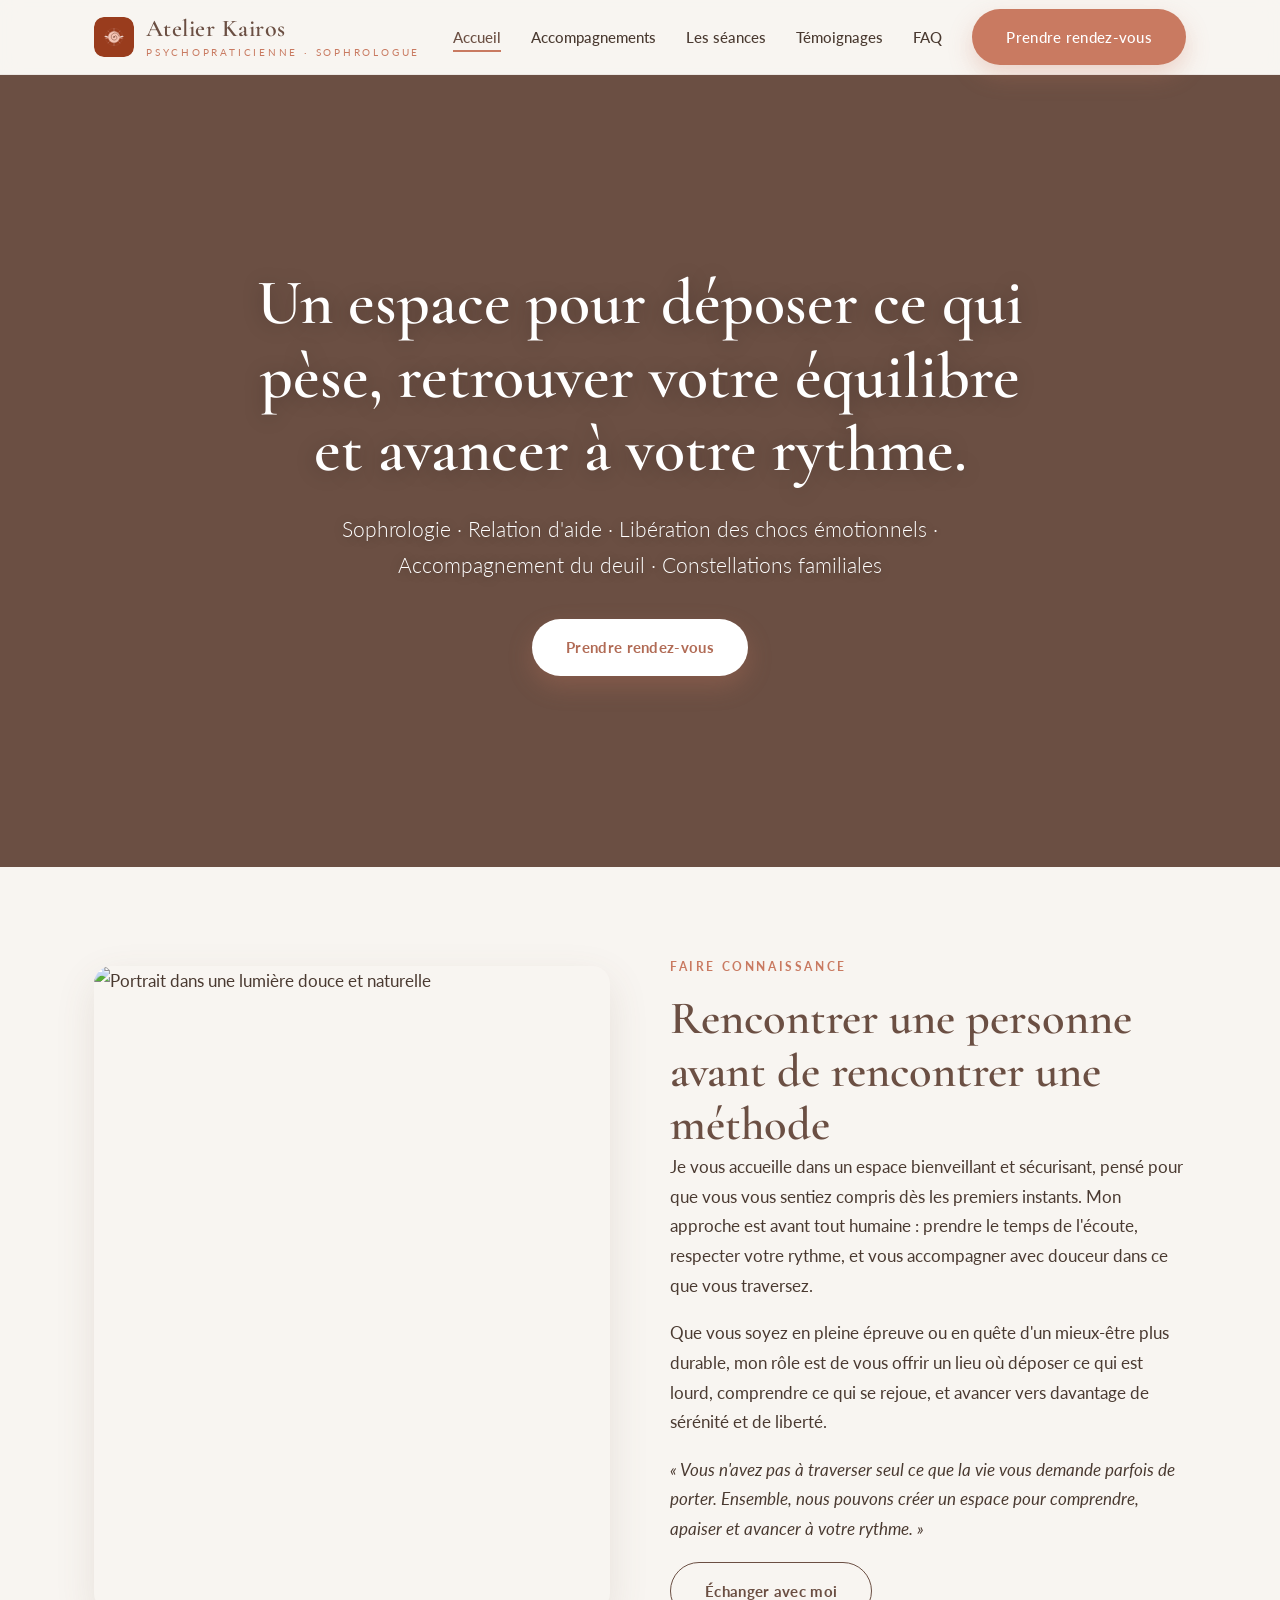
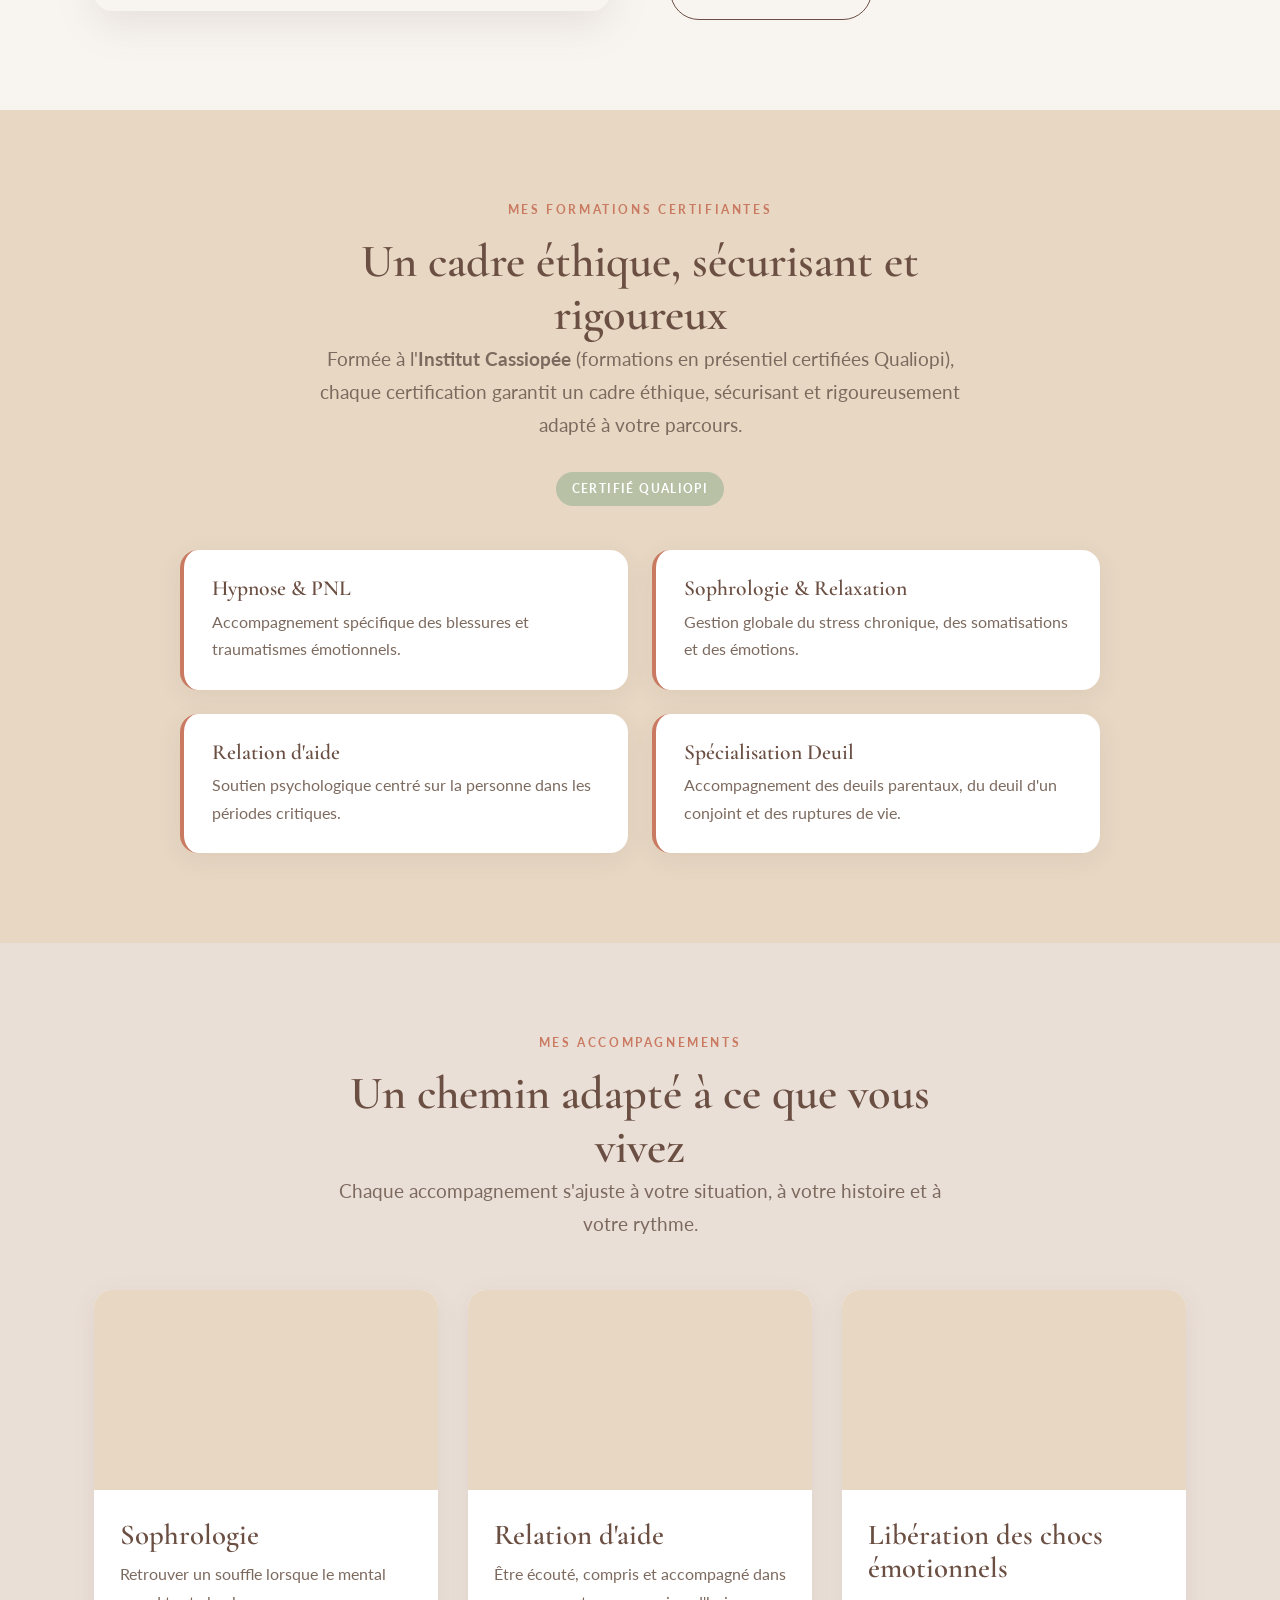
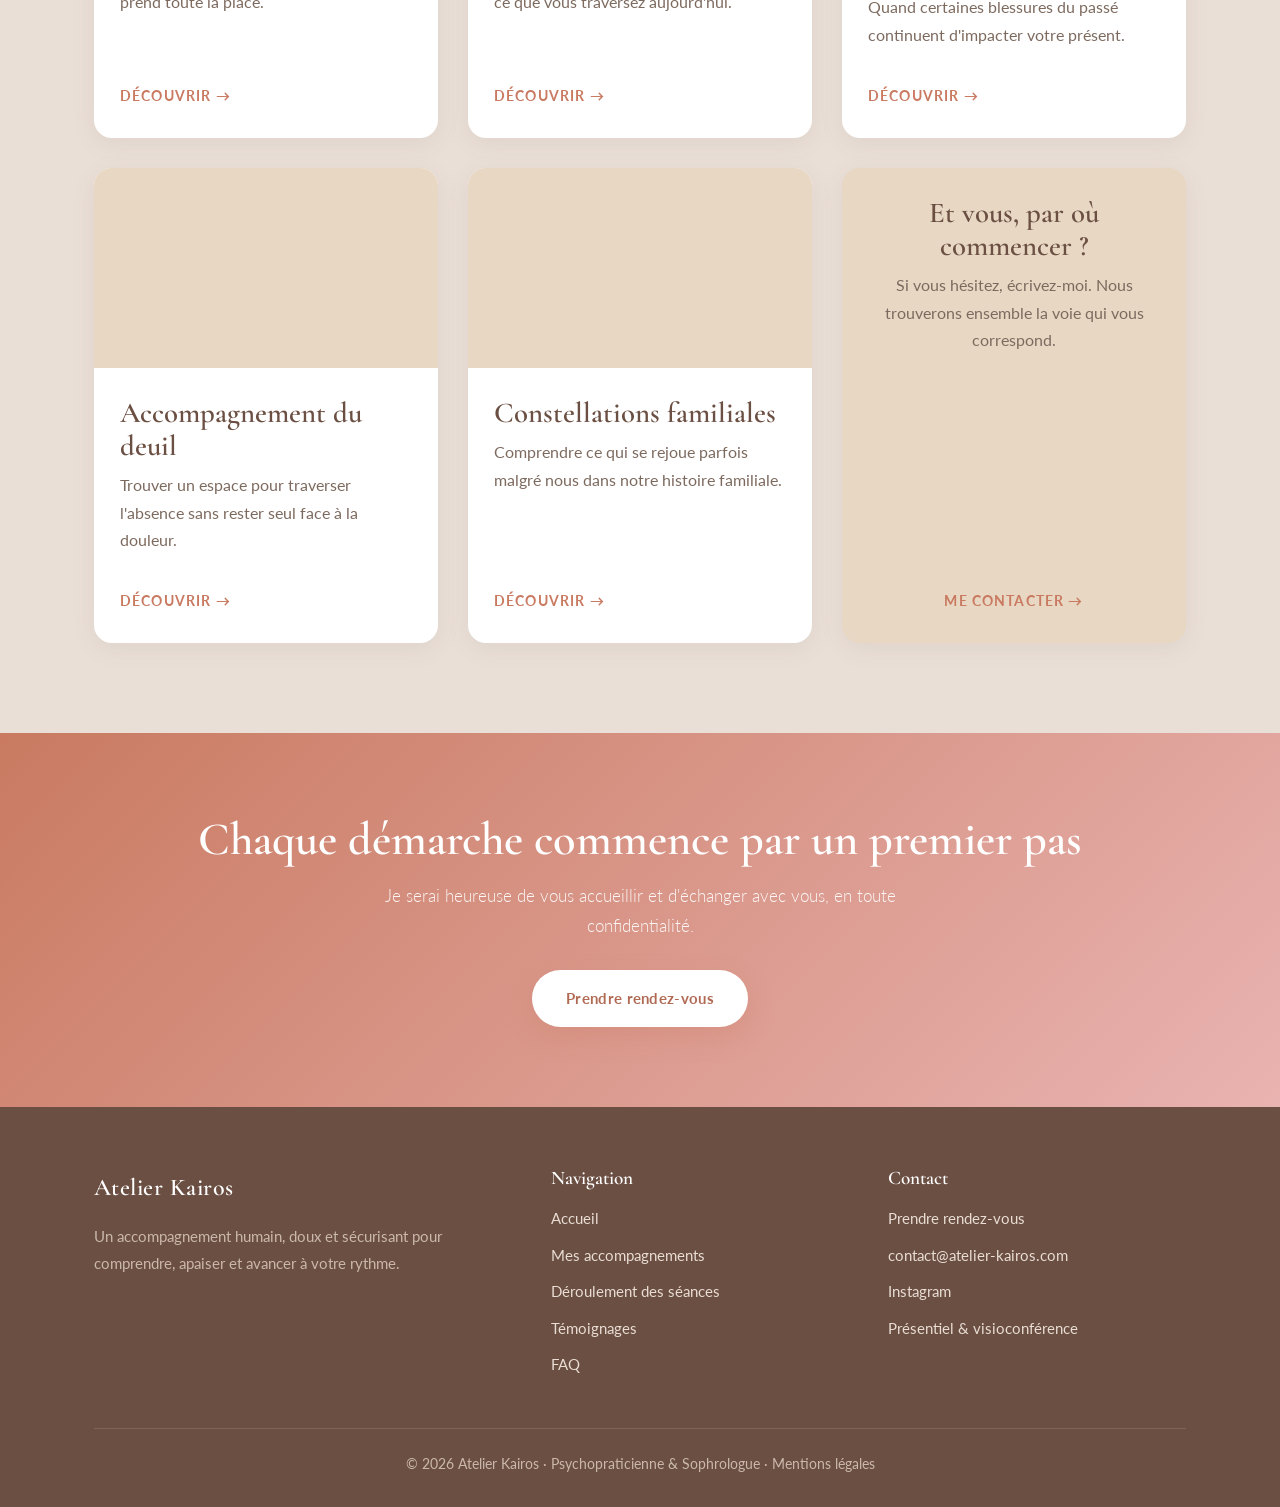
==== commit 62904bc3: "Add files via upload" ====
--- a/index.html
+++ b/index.html
@@ -26,7 +26,6 @@
       <li><a href="seances.html">Les séances</a></li>
       <li><a href="temoignages.html">Témoignages</a></li>
       <li><a href="faq.html">FAQ</a></li>
-      <li><a href="atelier.html">Atelier</a></li>
       <li><a href="contact.html" class="btn">Prendre rendez-vous</a></li>
     </ul>
   </div>
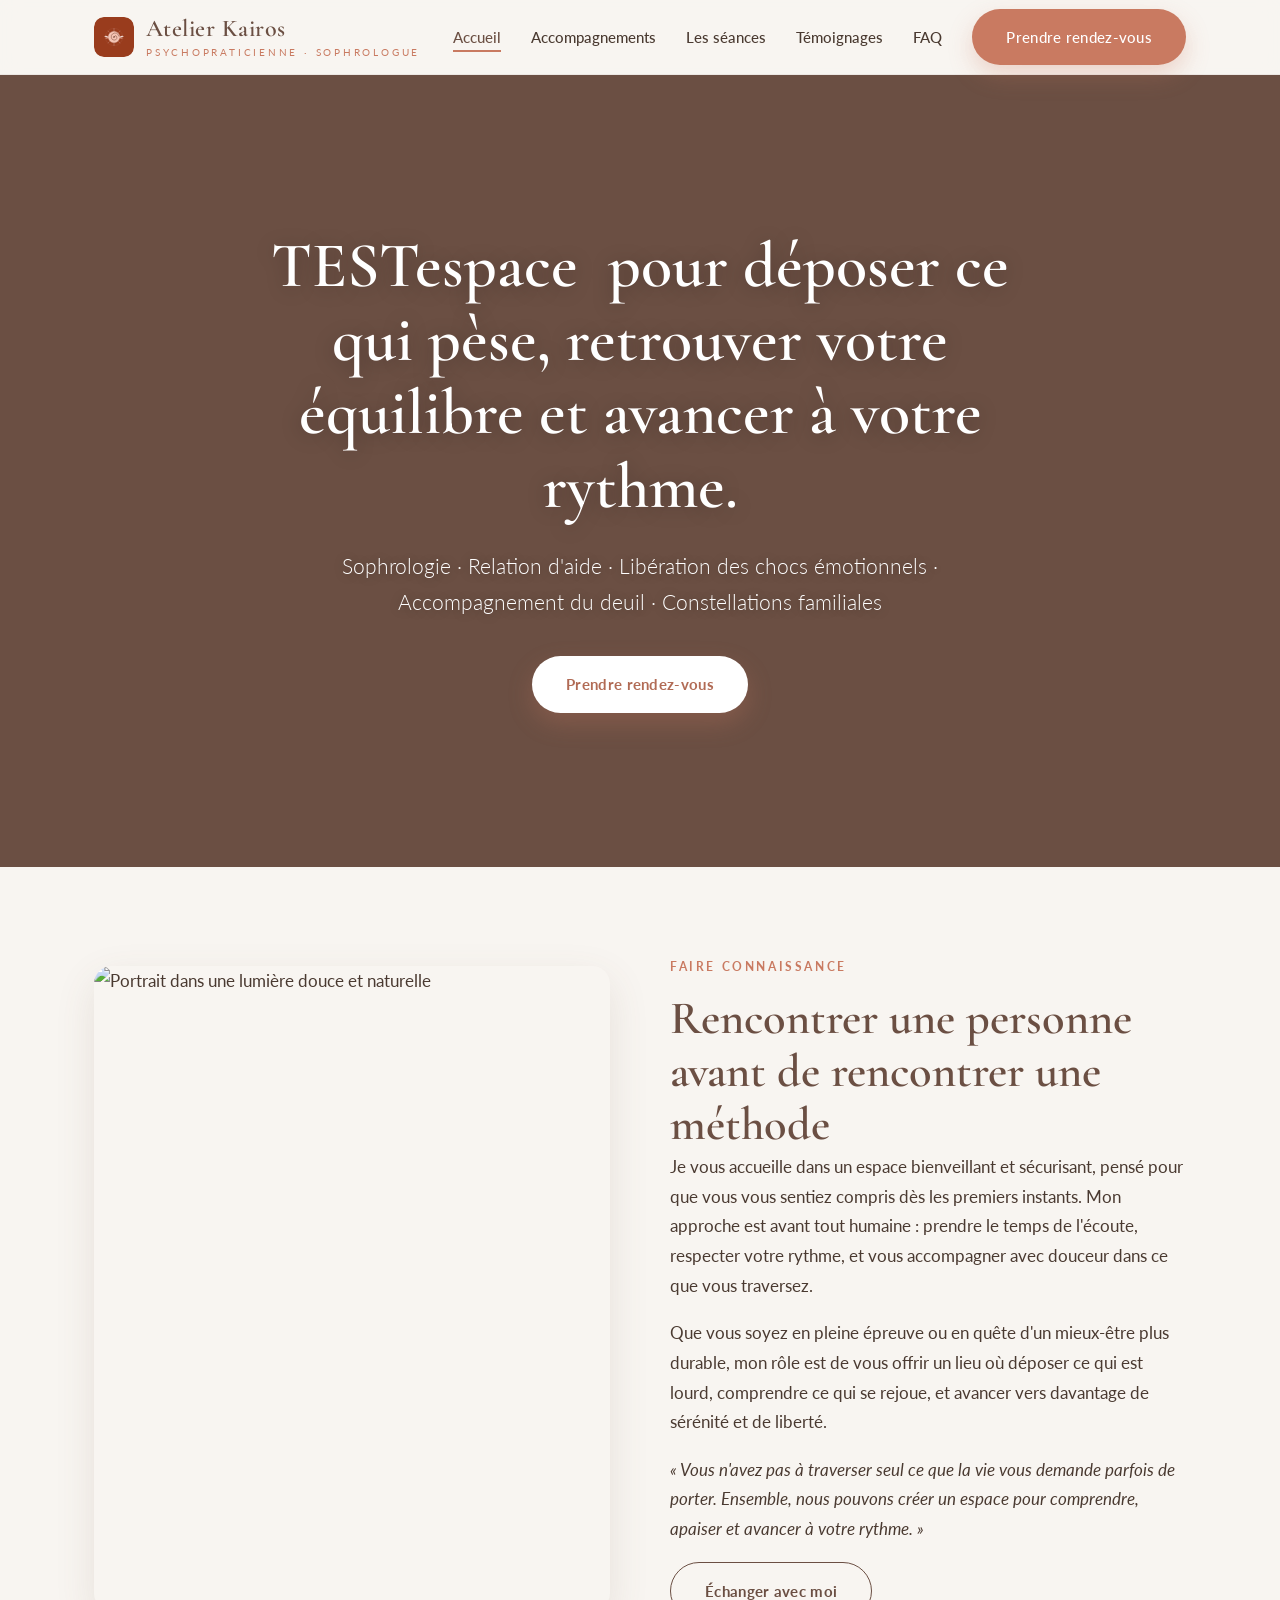
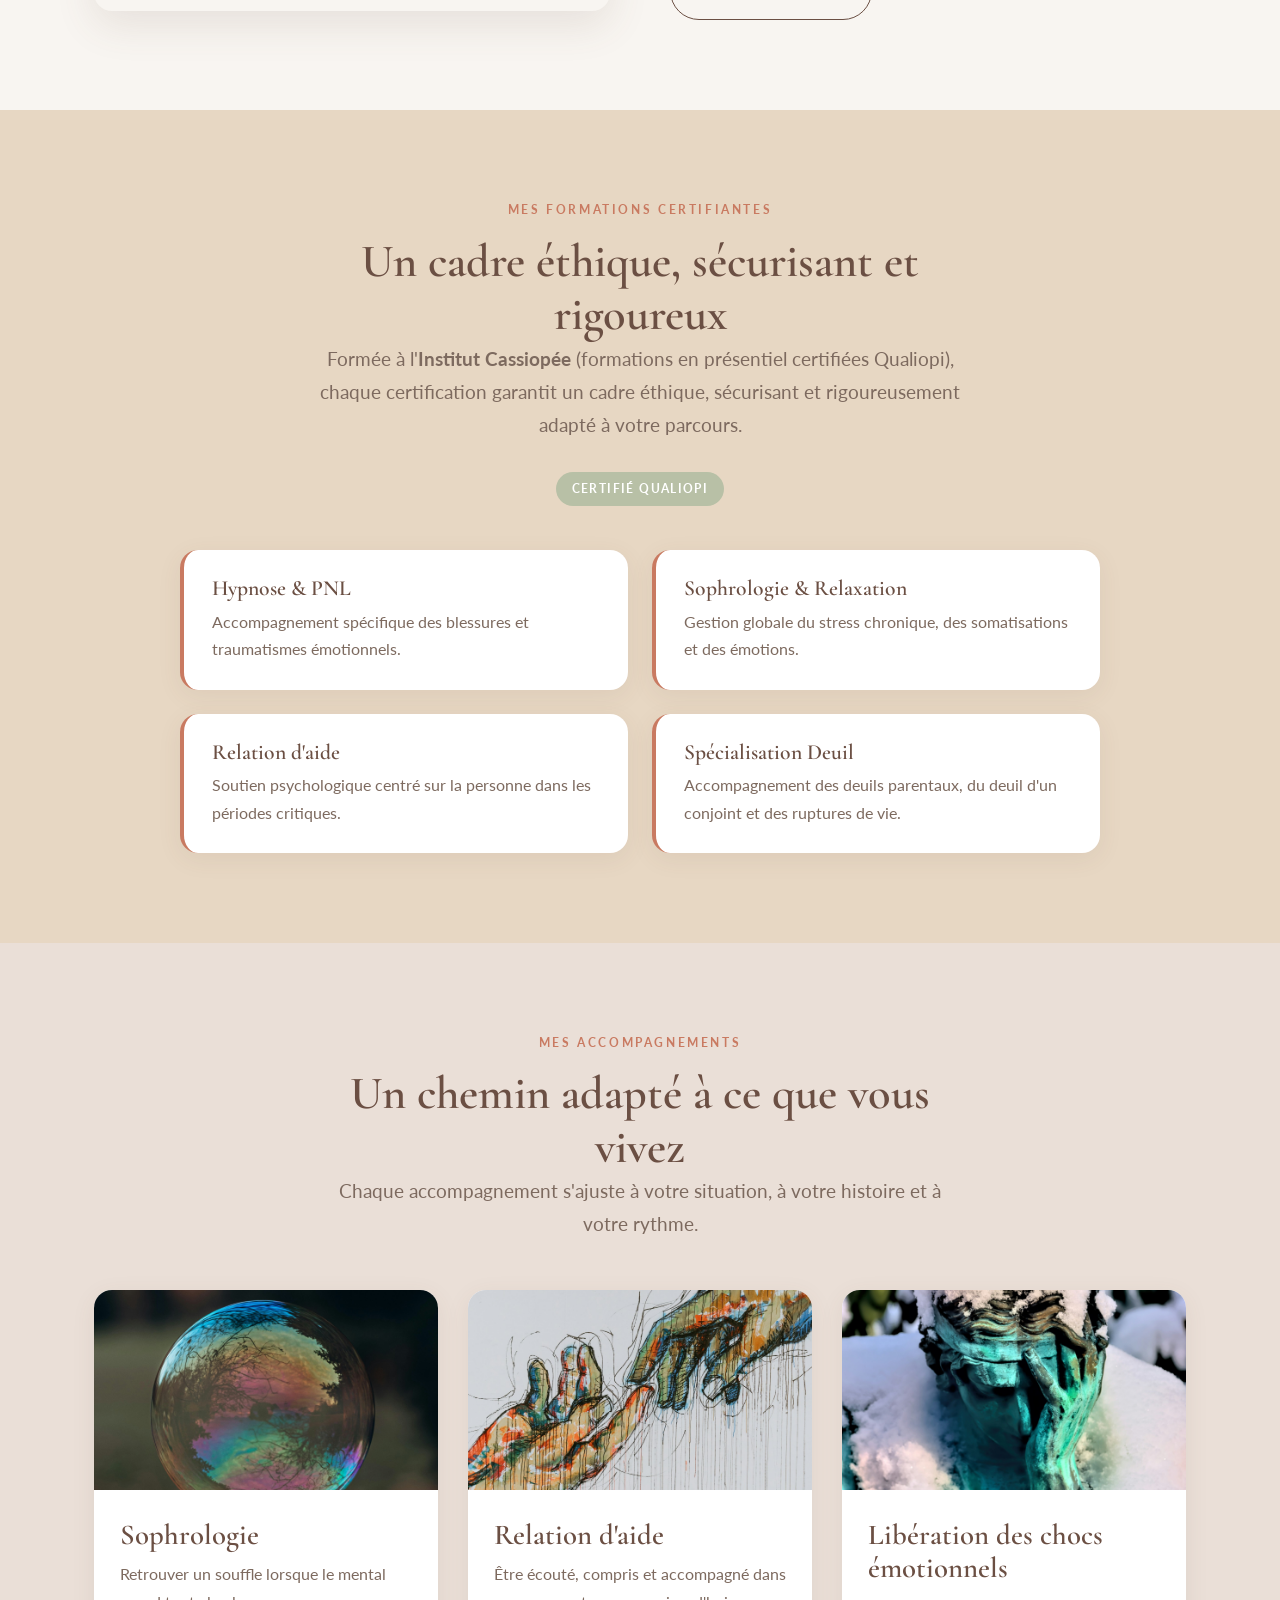
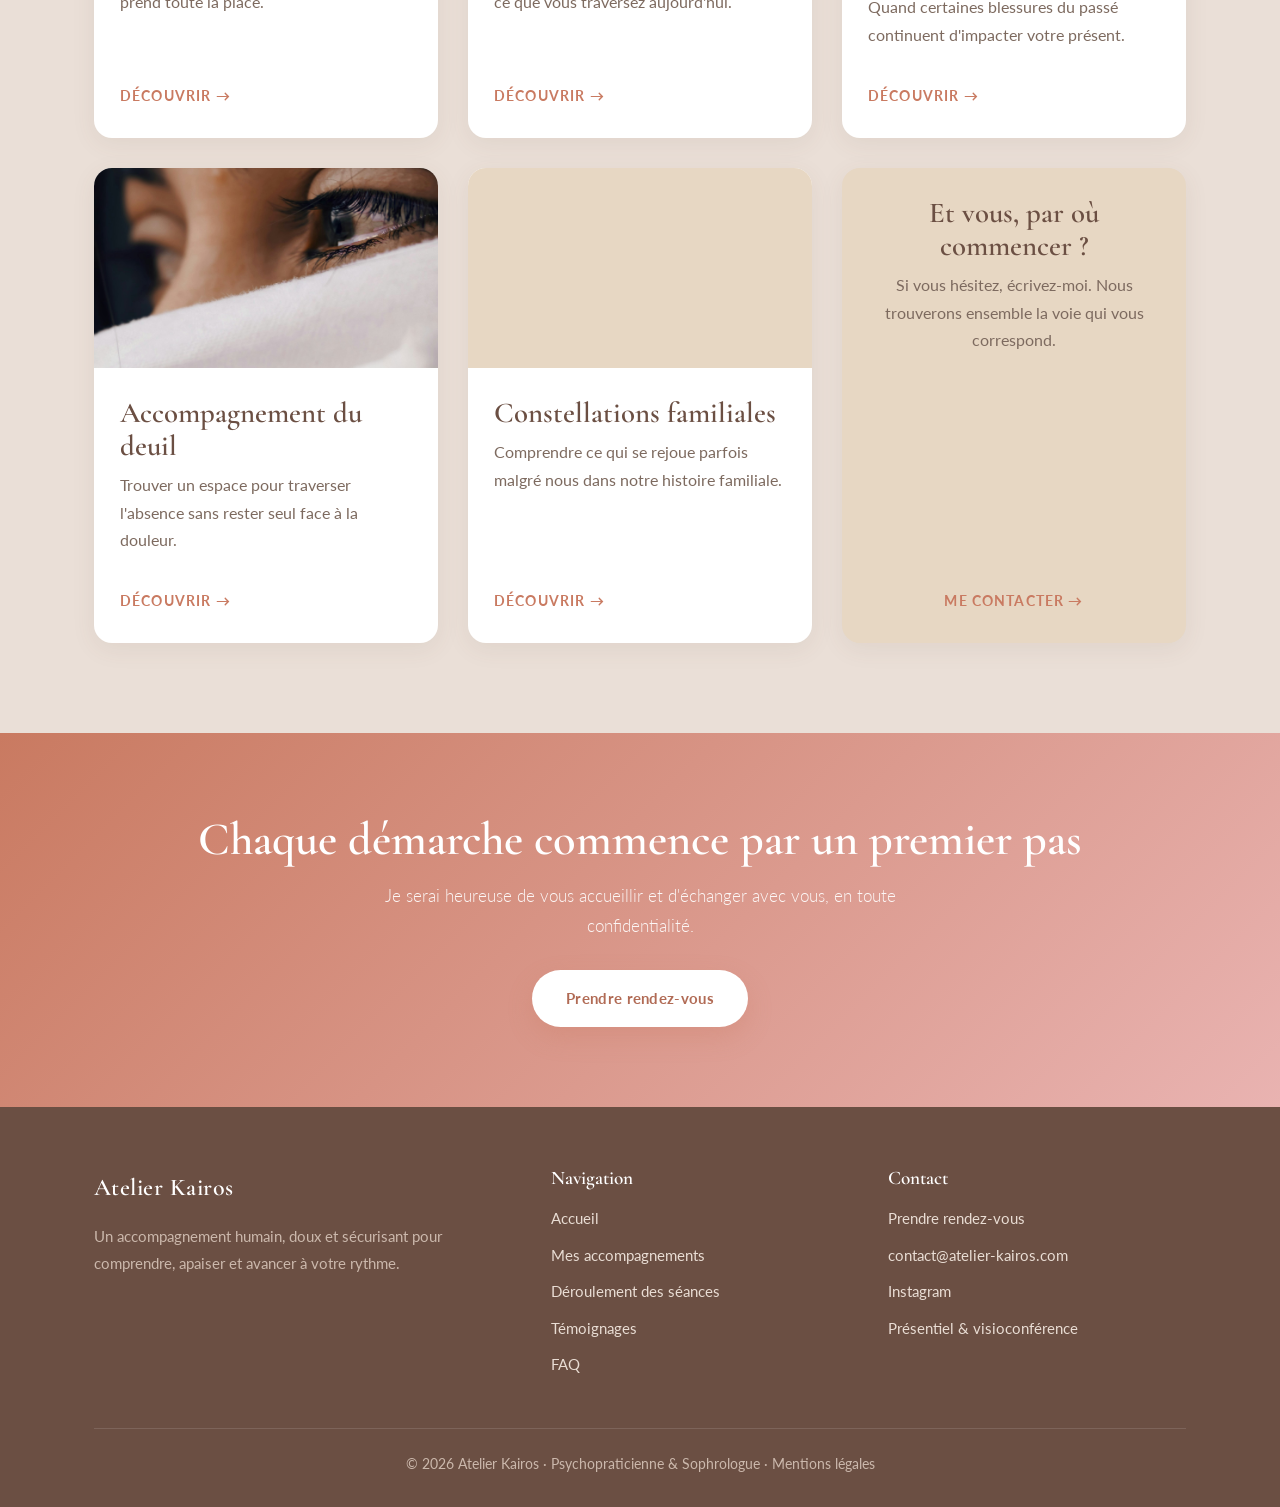
==== commit e9098be1: "Add files via upload" ====
--- a/index.html
+++ b/index.html
@@ -200,7 +200,7 @@
 </footer>
 
 <script>document.getElementById('year').textContent=new Date().getFullYear();</script>
-<script src="script.js"></script>
-<script src="app.js"></script>
+<script src="script.js?v=2"></script>
+<script src="app.js?v=2"></script>
 </body>
 </html>
--- a/styles.css
+++ b/styles.css
@@ -363,3 +363,54 @@
   .footer-grid{grid-template-columns:1fr;gap:28px;}
   .section{padding:64px 0;}
 }
+
+/* =========================================================
+   Sections composées dans l'éditeur (modèle sections → colonnes → blocs)
+   Préfixe .kx2-  — rendu public + aperçu de l'éditeur
+   ========================================================= */
+.kx2-host{}
+.kx2-sec{position:relative;width:100%;}
+.kx2-pad-none{padding:0;}
+.kx2-pad-sm{padding:38px 0;}
+.kx2-pad-md{padding:64px 0;}
+.kx2-pad-lg{padding:90px 0;}
+.kx2-pad-xl{padding:128px 0;}
+.kx2-bgimg{background-size:cover;background-position:center;color:#fff;}
+.kx2-bgimg::before{content:'';position:absolute;inset:0;background:rgba(107,79,67,var(--kx2-ov,.45));z-index:0;}
+.kx2-bgimg>.kx2-inner{position:relative;z-index:1;}
+.kx2-bgimg .kx2-h,.kx2-bgimg .kx2-rt,.kx2-bgimg .kx2-quote{color:#fff;}
+.kx2-bgimg .kx2-quote{border-left-color:rgba(255,255,255,.6);}
+.kx2-inner{margin:0 auto;padding:0 24px;width:100%;}
+.kx2-w-narrow{max-width:760px;}
+.kx2-w-normal{max-width:1140px;}
+.kx2-w-wide{max-width:1320px;}
+.kx2-w-full{max-width:none;padding:0;}
+.kx2-grid{display:grid;grid-template-columns:repeat(12,1fr);gap:34px;align-items:start;}
+.kx2-col{min-width:0;}
+.kx2-blk + .kx2-blk{margin-top:18px;}
+.kx2-h{margin:0;}
+.kx2-rt p:last-child{margin-bottom:0;}
+.kx2-rt a{color:var(--terracotta-fonce);text-decoration:underline;}
+.kx2-btnwrap{display:flex;}
+.kx2-btnwrap[style*="center"]{justify-content:center;}
+.kx2-btnwrap[style*="right"]{justify-content:flex-end;}
+.kx2-blk.kx2-image img{width:100%;display:block;border-radius:12px;}
+.kx2-video{position:relative;padding-top:56.25%;border-radius:14px;overflow:hidden;box-shadow:var(--ombre-douce);}
+.kx2-video iframe{position:absolute;inset:0;width:100%;height:100%;border:0;}
+.kx2-gallery{display:grid;gap:12px;}
+.kx2-gallery img{width:100%;aspect-ratio:1;object-fit:cover;border-radius:10px;display:block;}
+.kx2-quote{font-family:var(--titre);font-size:clamp(1.4rem,2.6vw,1.9rem);font-style:italic;color:var(--cacao);line-height:1.4;border-left:3px solid var(--terracotta);padding-left:22px;margin:0;}
+.kx2-quote cite{display:block;font-size:1rem;font-style:normal;font-family:var(--corps);color:var(--terracotta);margin-top:12px;}
+.kx2-list{list-style:none;margin:0;padding:0;}
+.kx2-list li{display:flex;gap:12px;align-items:flex-start;margin-bottom:11px;}
+.kx2-list .kx2-ic{flex:none;color:var(--terracotta);font-size:1.05rem;line-height:1.6;}
+.kx2-hr{border:none;border-top:1px solid rgba(107,79,67,.18);margin:0;}
+.kx2-map iframe{width:100%;height:340px;border:0;border-radius:14px;display:block;box-shadow:var(--ombre-douce);}
+.kx2-embed{width:100%;}
+.kx2-spacer{width:100%;}
+@media (max-width:760px){
+  .kx2-grid{grid-template-columns:1fr;gap:26px;}
+  .kx2-col{grid-column:span 1 !important;}
+  .kx2-pad-lg{padding:60px 0;}
+  .kx2-pad-xl{padding:78px 0;}
+}
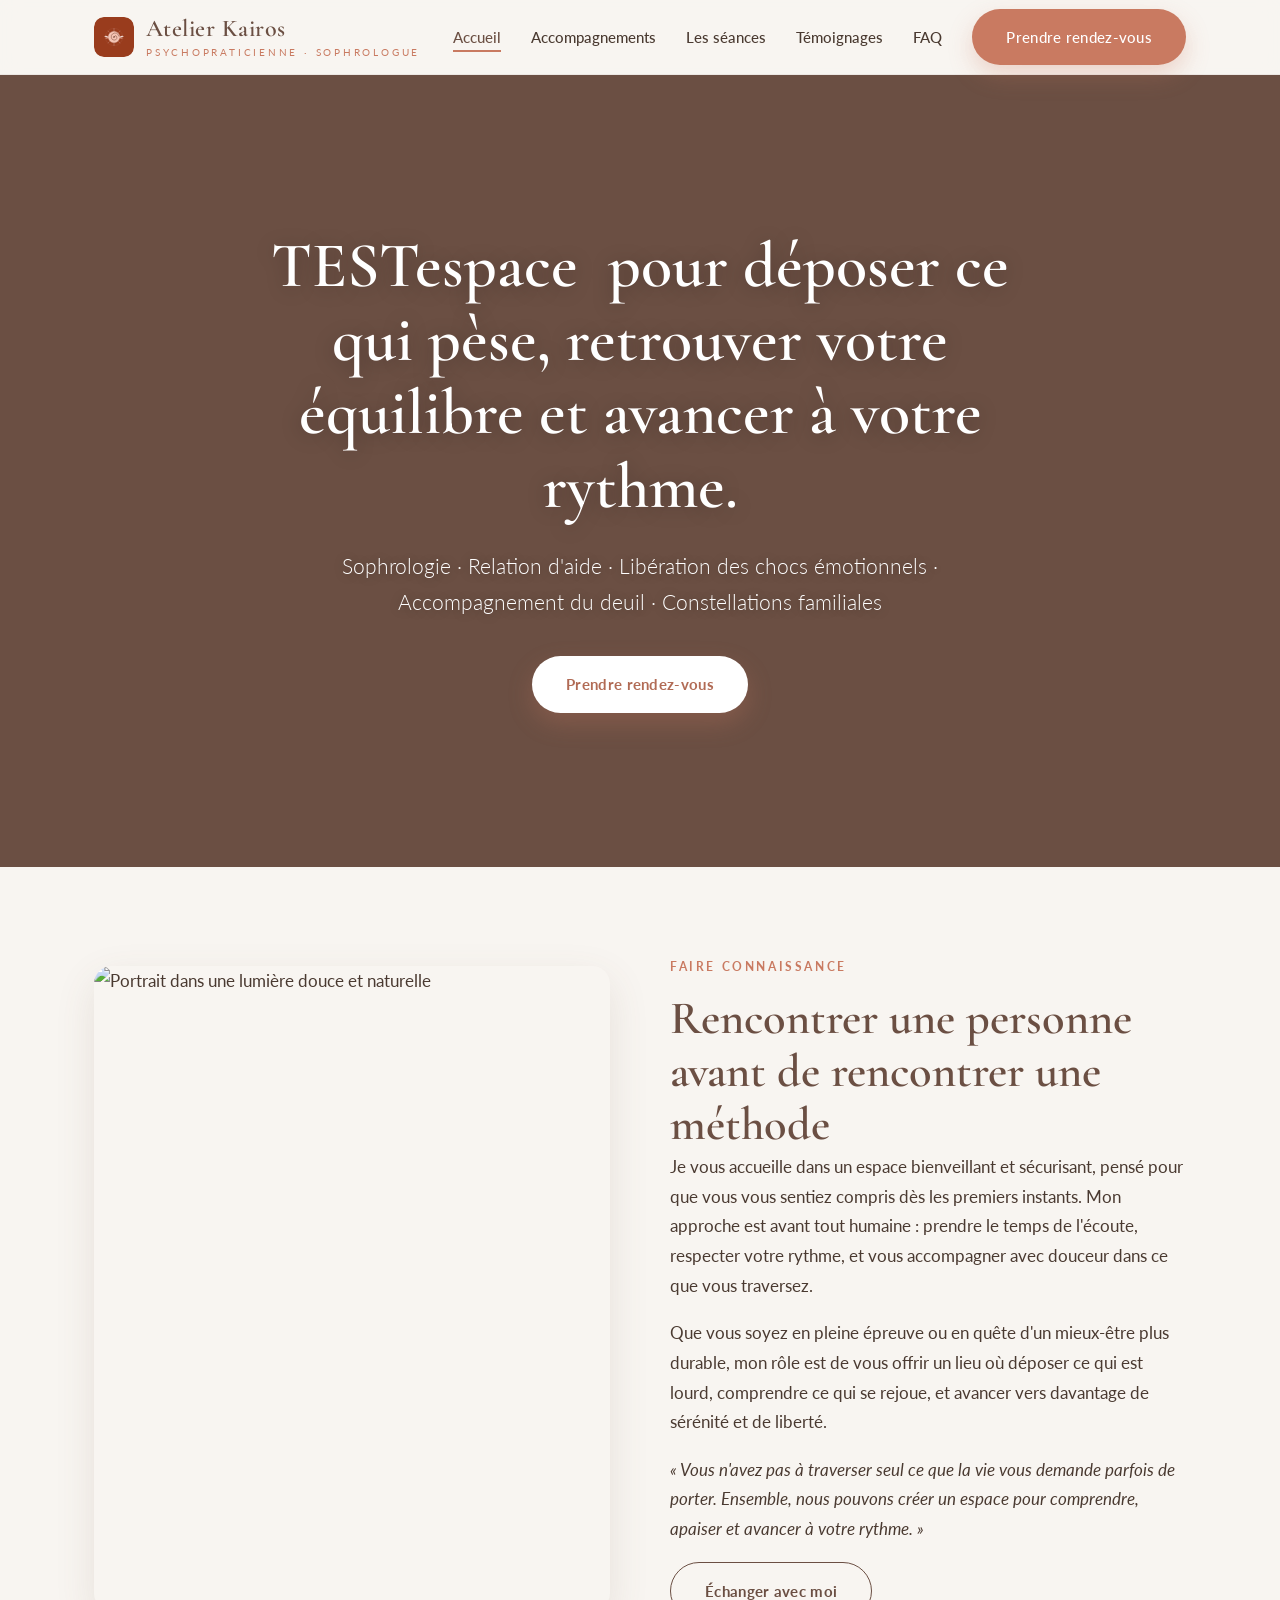
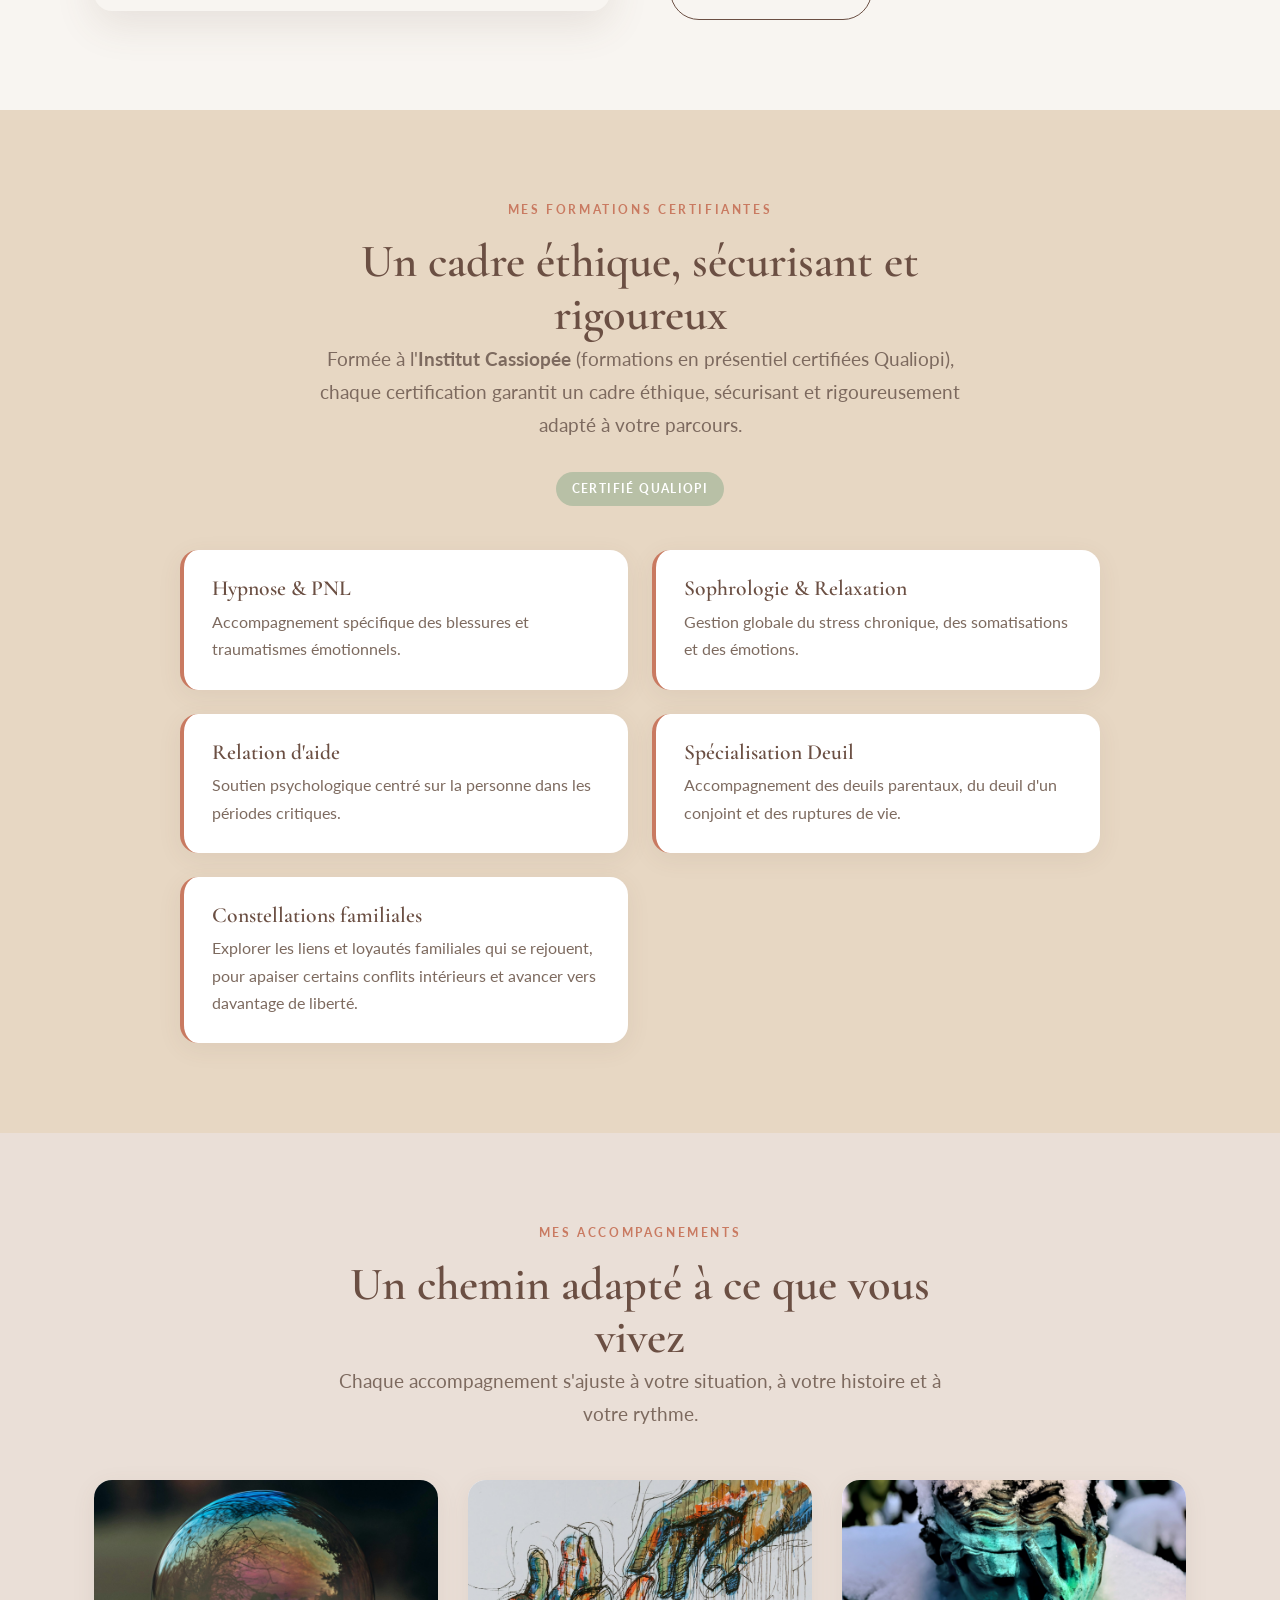
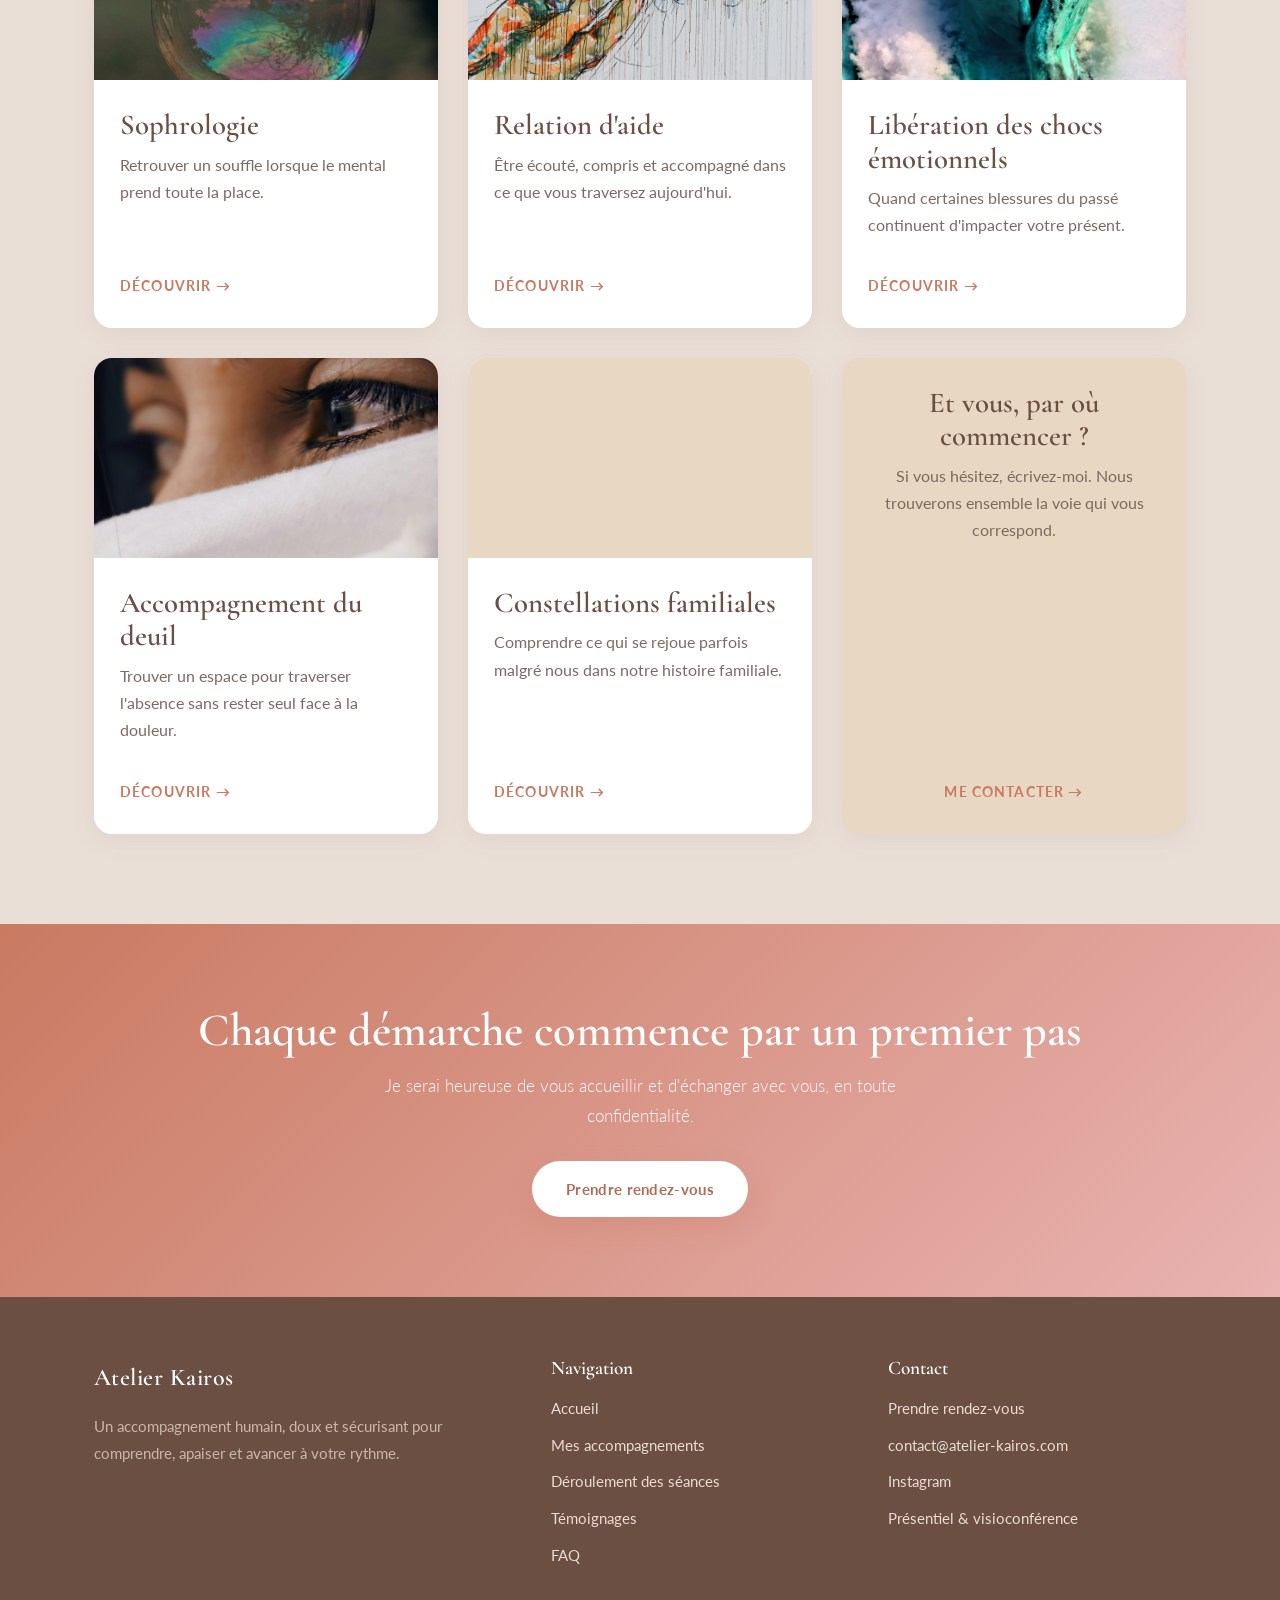
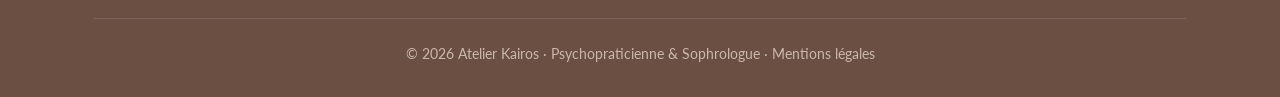
==== commit 91251bb0: "Add files via upload" ====
--- a/index.html
+++ b/index.html
@@ -84,6 +84,10 @@
       <article class="cred reveal">
         <h3 data-edit="formation4_titre">Spécialisation Deuil</h3>
         <p data-edit="formation4_desc">Accompagnement des deuils parentaux, du deuil d'un conjoint et des ruptures de vie.</p>
+      </article>
+      <article class="cred reveal">
+        <h3 data-edit="formation5_titre">Constellations familiales</h3>
+        <p data-edit="formation5_desc">Explorer les liens et loyautés familiales qui se rejouent, pour apaiser certains conflits intérieurs et avancer vers davantage de liberté.</p>
       </article>
     </div>
   </div>
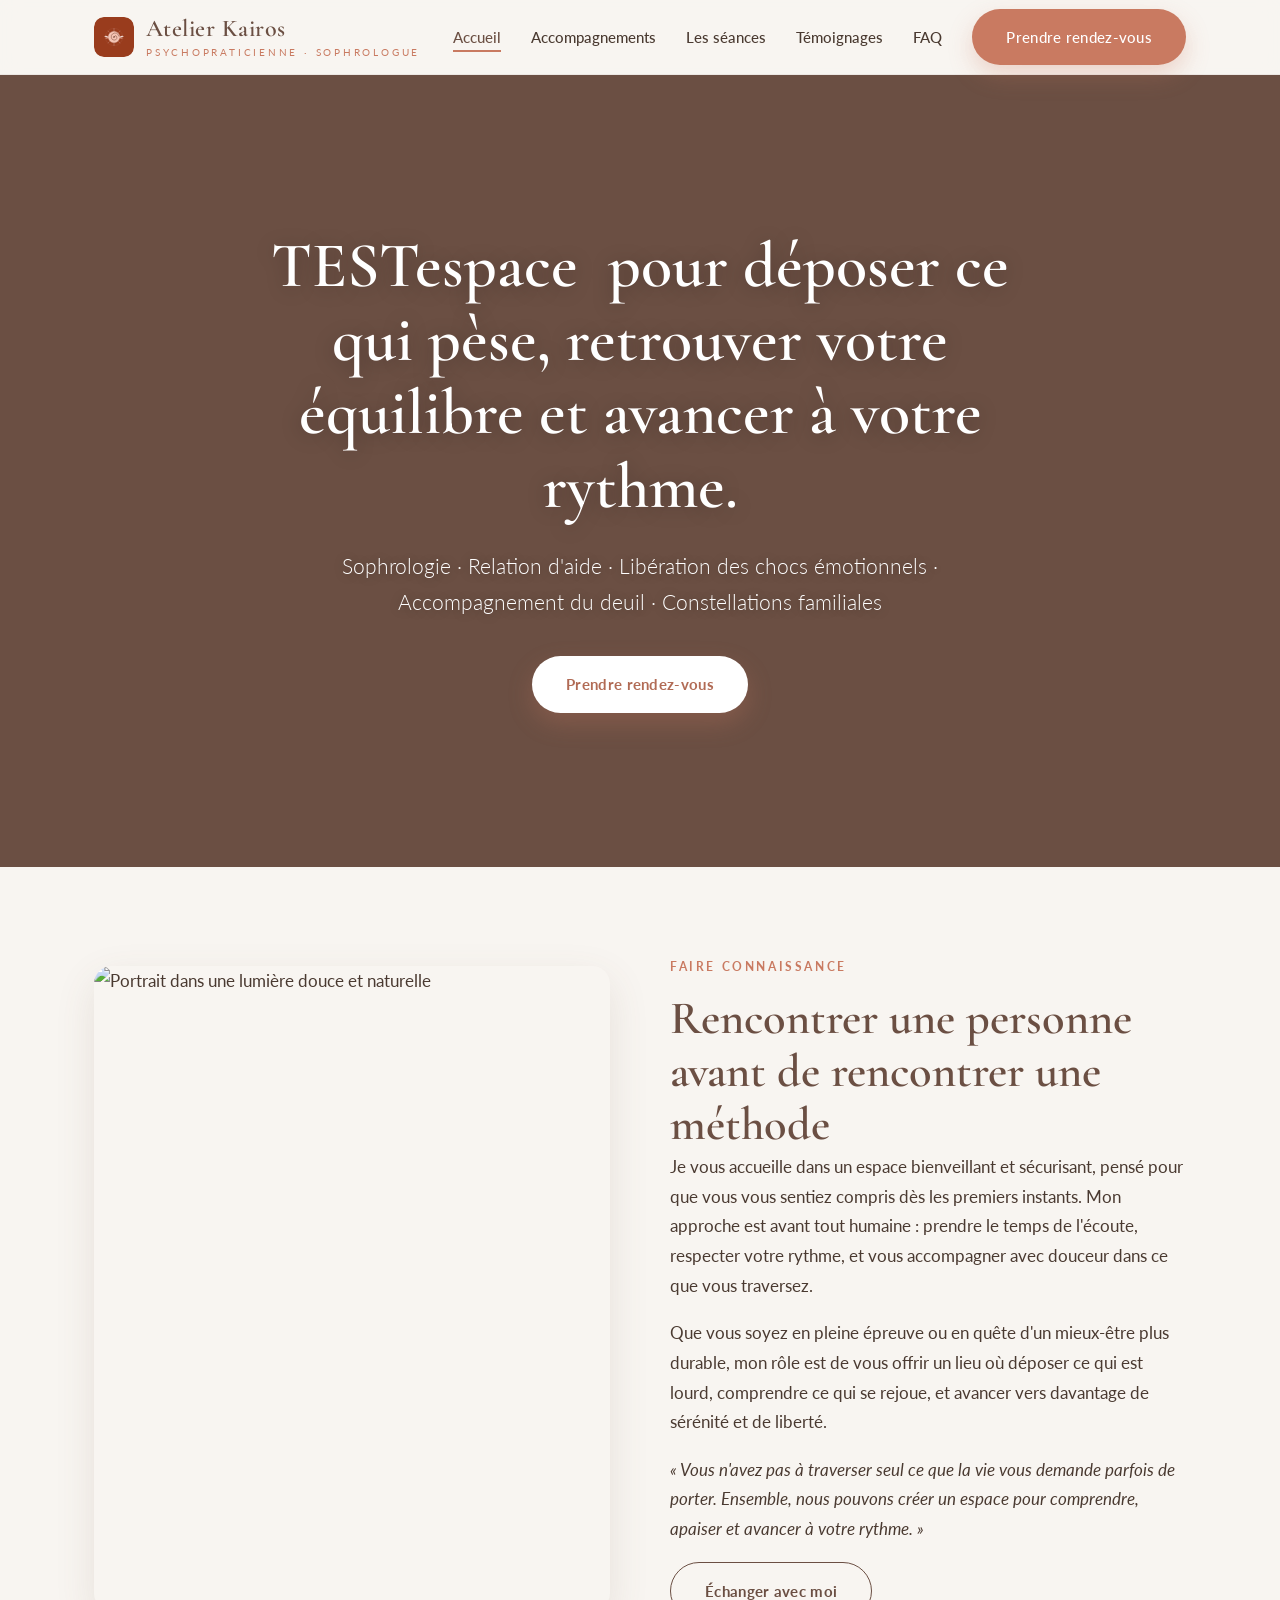
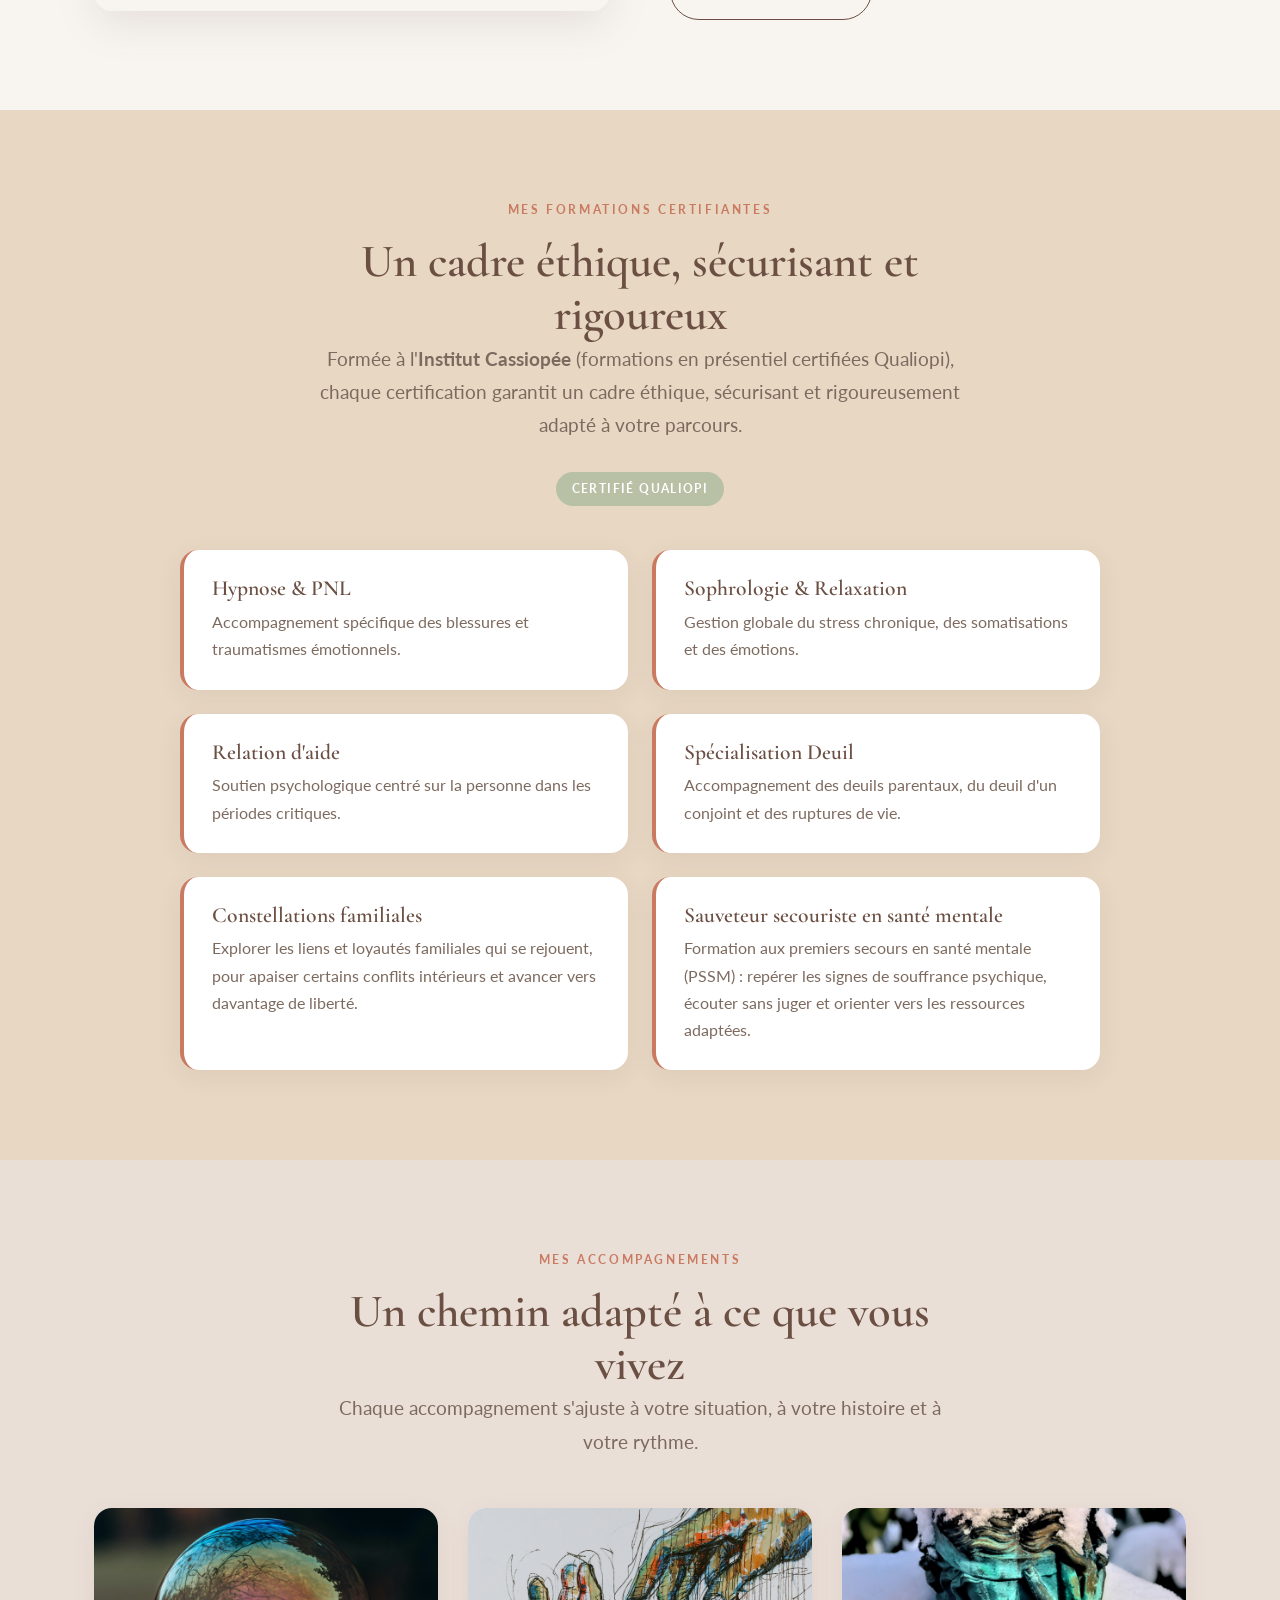
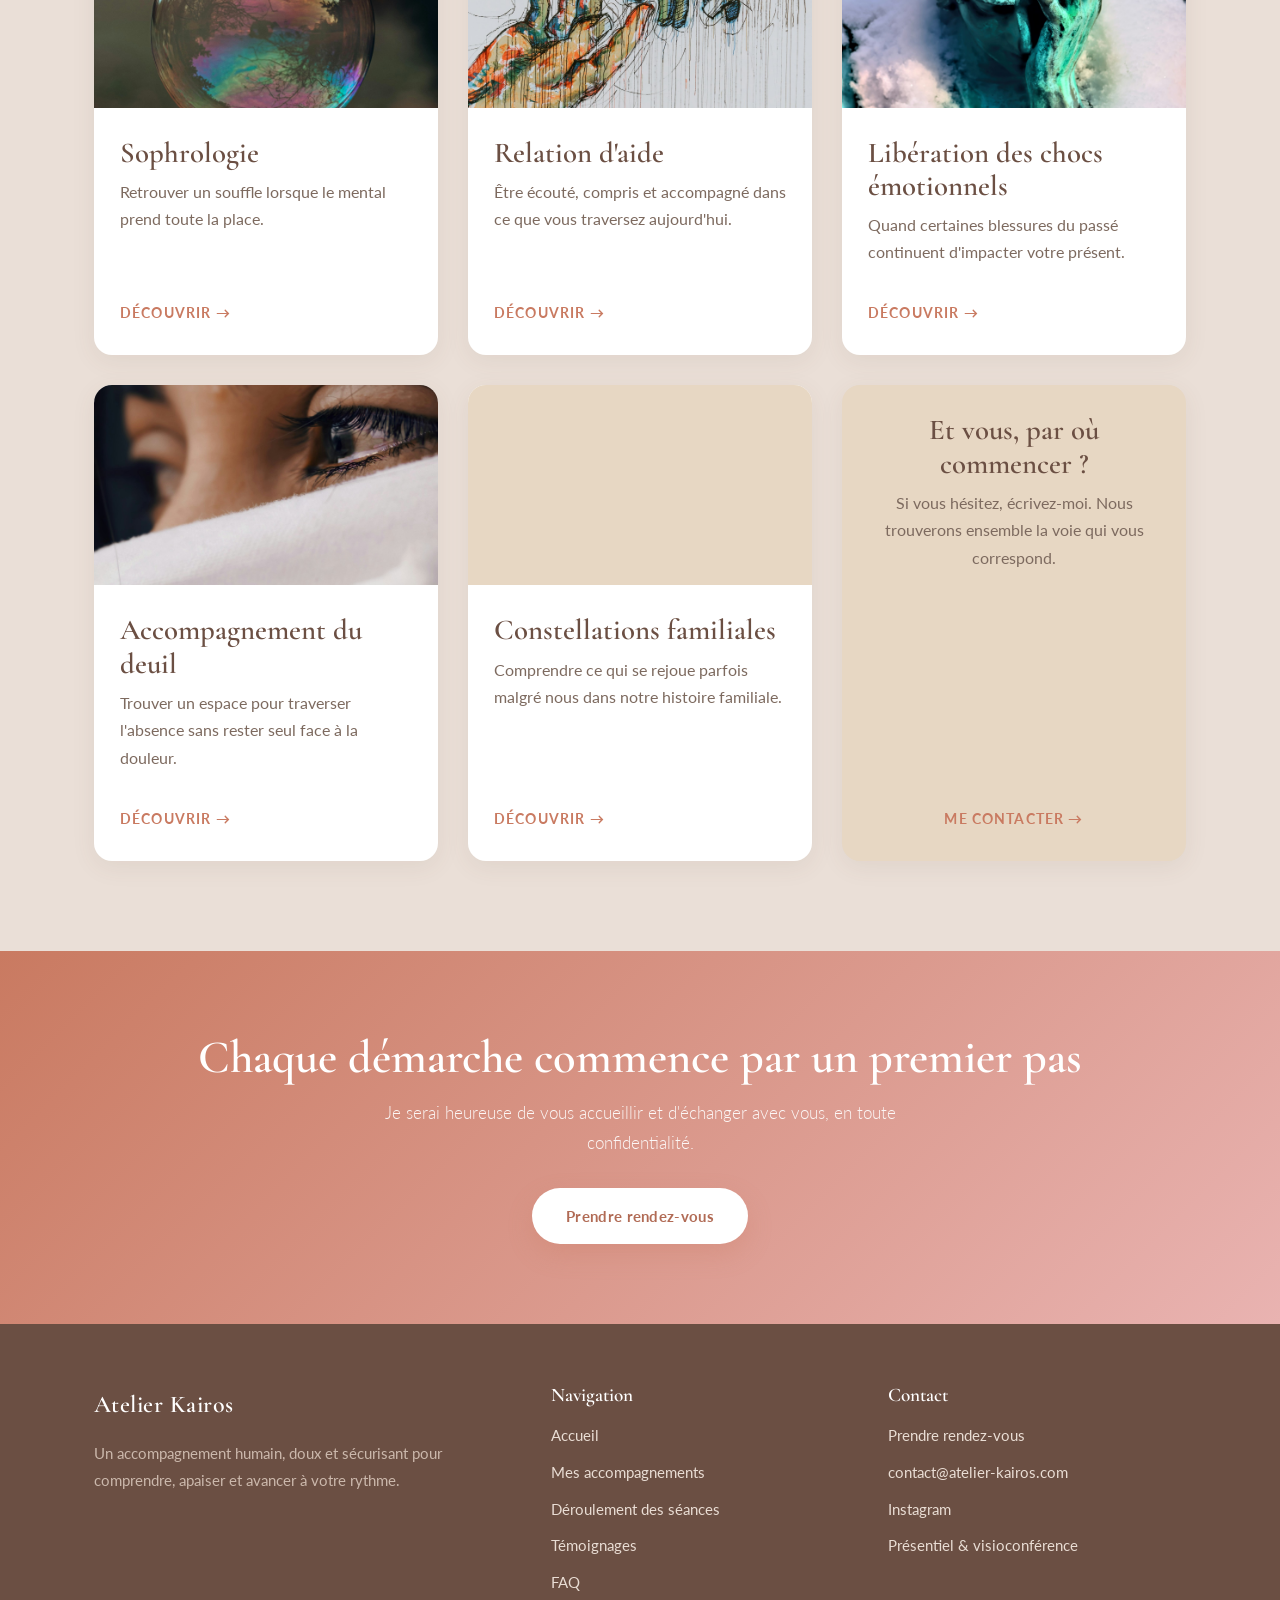
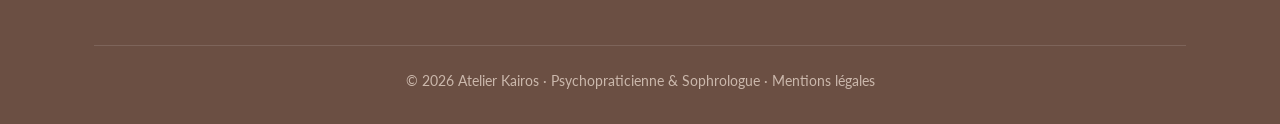
==== commit 777aa8e4: "Add files via upload" ====
--- a/index.html
+++ b/index.html
@@ -88,6 +88,10 @@
       <article class="cred reveal">
         <h3 data-edit="formation5_titre">Constellations familiales</h3>
         <p data-edit="formation5_desc">Explorer les liens et loyautés familiales qui se rejouent, pour apaiser certains conflits intérieurs et avancer vers davantage de liberté.</p>
+      </article>
+      <article class="cred reveal">
+        <h3 data-edit="formation6_titre">Sauveteur secouriste en santé mentale</h3>
+        <p data-edit="formation6_desc">Formation aux premiers secours en santé mentale (PSSM) : repérer les signes de souffrance psychique, écouter sans juger et orienter vers les ressources adaptées.</p>
       </article>
     </div>
   </div>
--- a/styles.css
+++ b/styles.css
@@ -294,13 +294,13 @@
   font-family:var(--titre);font-size:clamp(1.6rem,3.4vw,2.3rem);
   color:var(--cacao);font-style:italic;line-height:1.4;
 }
-.testimonials{columns:2;column-gap:30px;}
+.testimonials{display:grid;grid-template-columns:repeat(2,1fr);gap:30px;align-items:stretch;}
 .testimonial{
-  break-inside:avoid;background:#fff;border-radius:var(--rayon);
-  padding:30px 32px;margin-bottom:30px;box-shadow:var(--ombre-douce);
+  display:flex;flex-direction:column;background:#fff;border-radius:var(--rayon);
+  padding:30px 32px;box-shadow:var(--ombre-douce);
 }
 .testimonial p{color:var(--texte-doux);font-style:italic;}
-.testimonial .author{font-family:var(--titre);font-size:1.2rem;color:var(--terracotta);font-style:normal;margin-top:10px;}
+.testimonial .author{font-family:var(--titre);font-size:1.2rem;color:var(--terracotta);font-style:normal;margin-top:auto;padding-top:14px;}
 
 /* ---------- FAQ ---------- */
 .faq{max-width:820px;margin:0 auto;}
@@ -359,7 +359,7 @@
   .approach:nth-child(even) .approach__media{order:0;}
   .cards{grid-template-columns:1fr;}
   .pricing{grid-template-columns:1fr;}
-  .testimonials{columns:1;}
+  .testimonials{grid-template-columns:1fr;}
   .footer-grid{grid-template-columns:1fr;gap:28px;}
   .section{padding:64px 0;}
 }
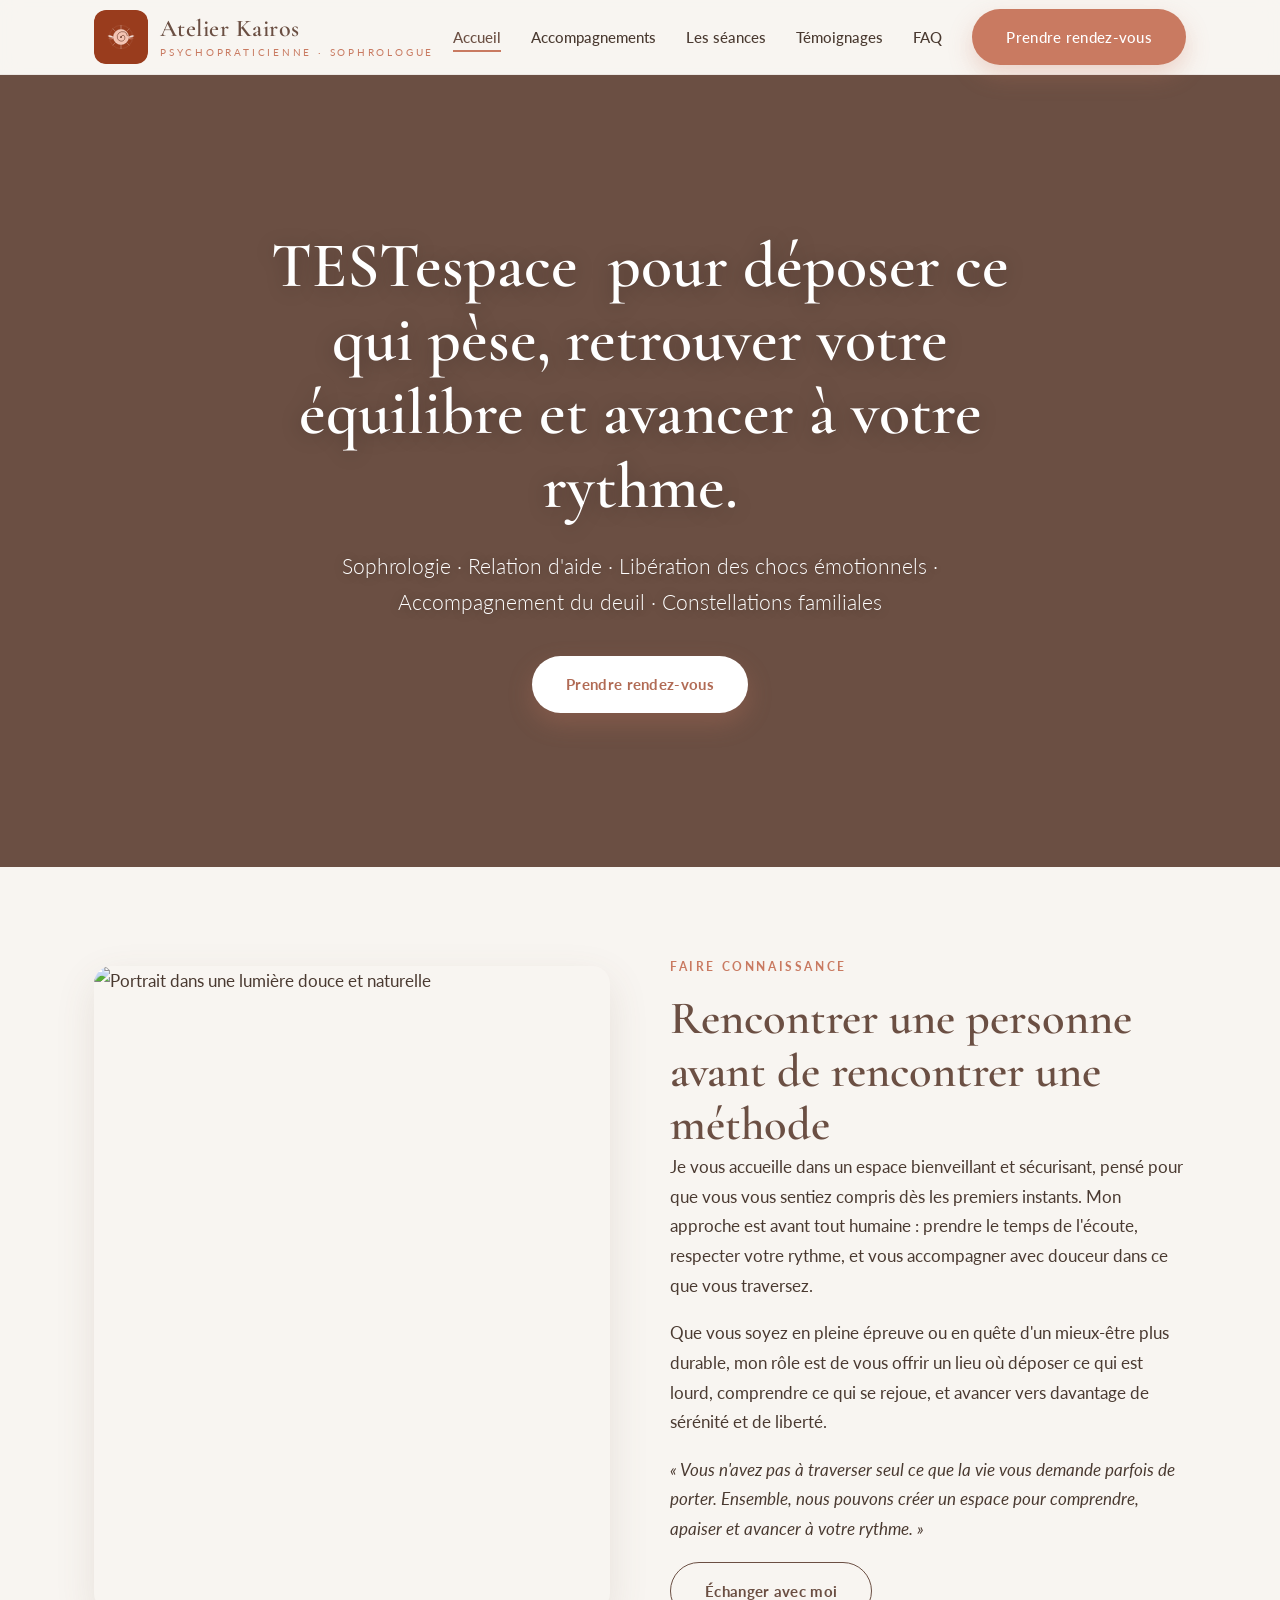
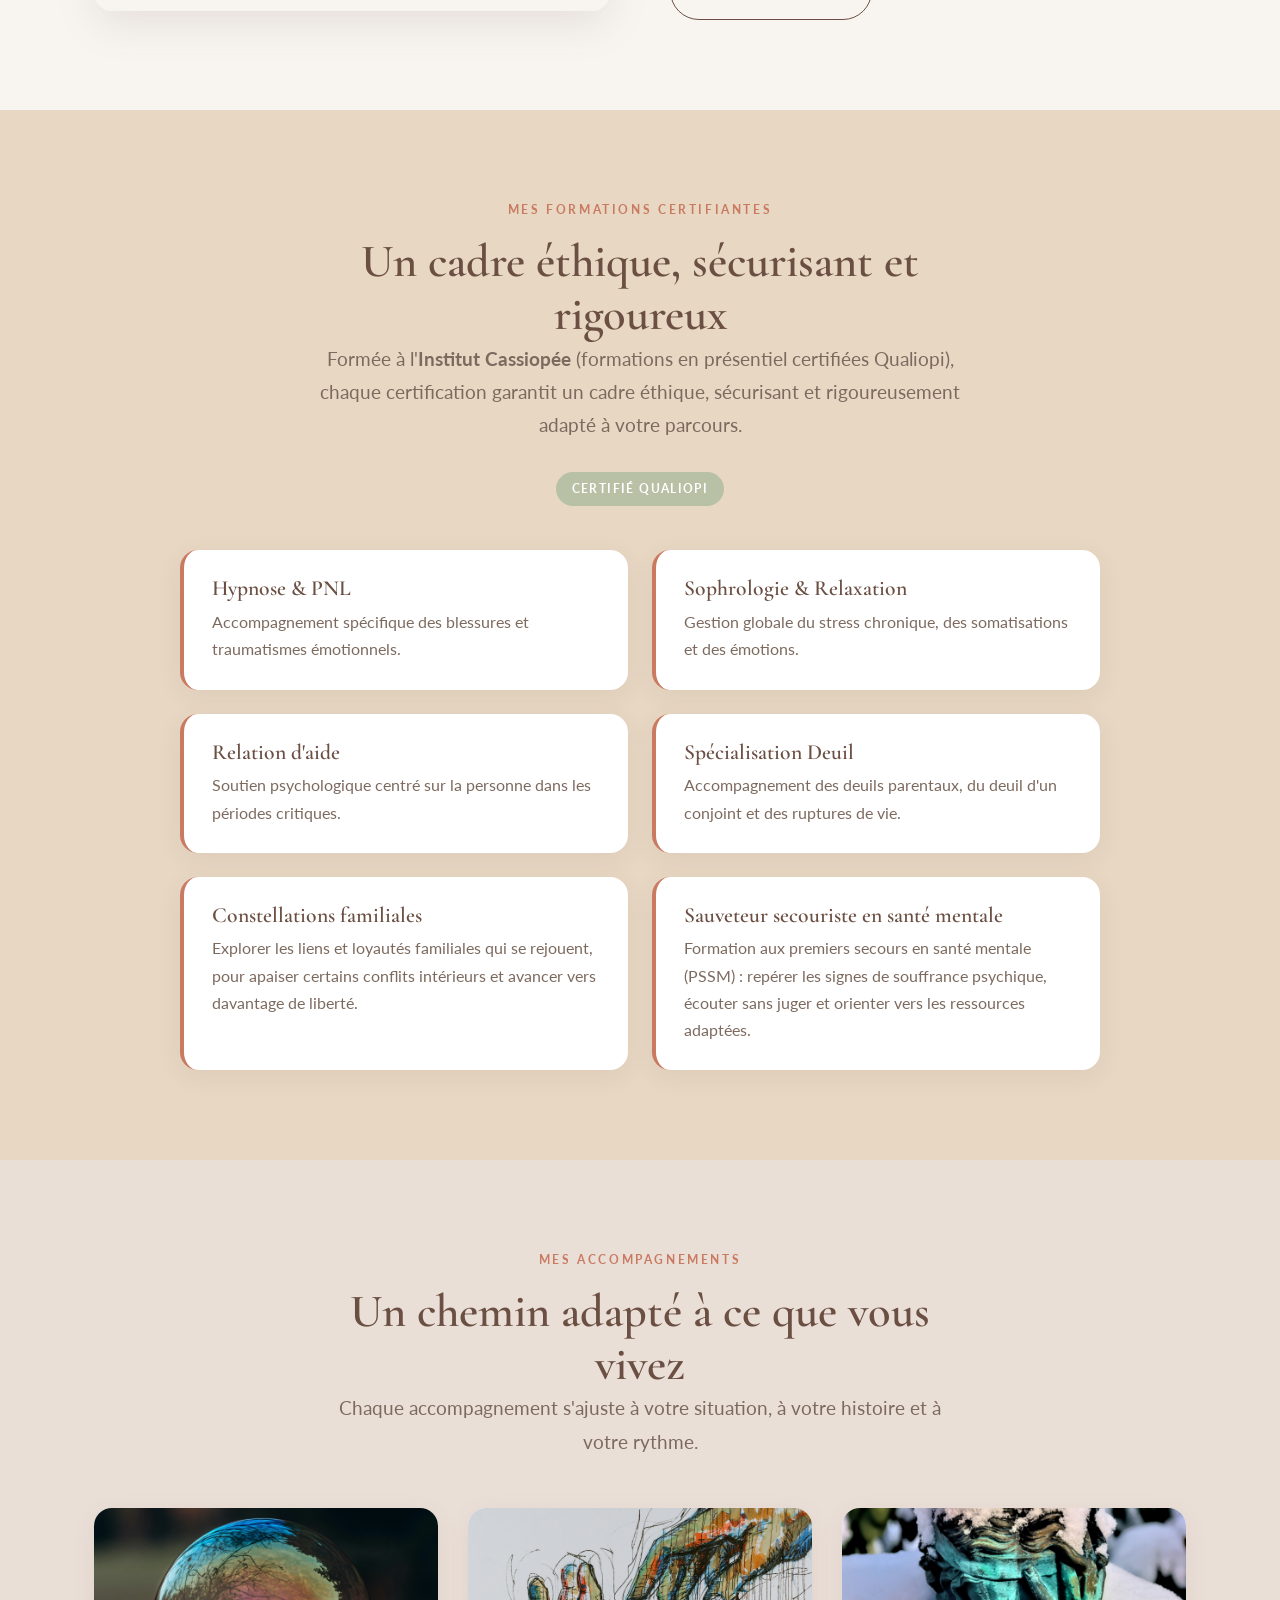
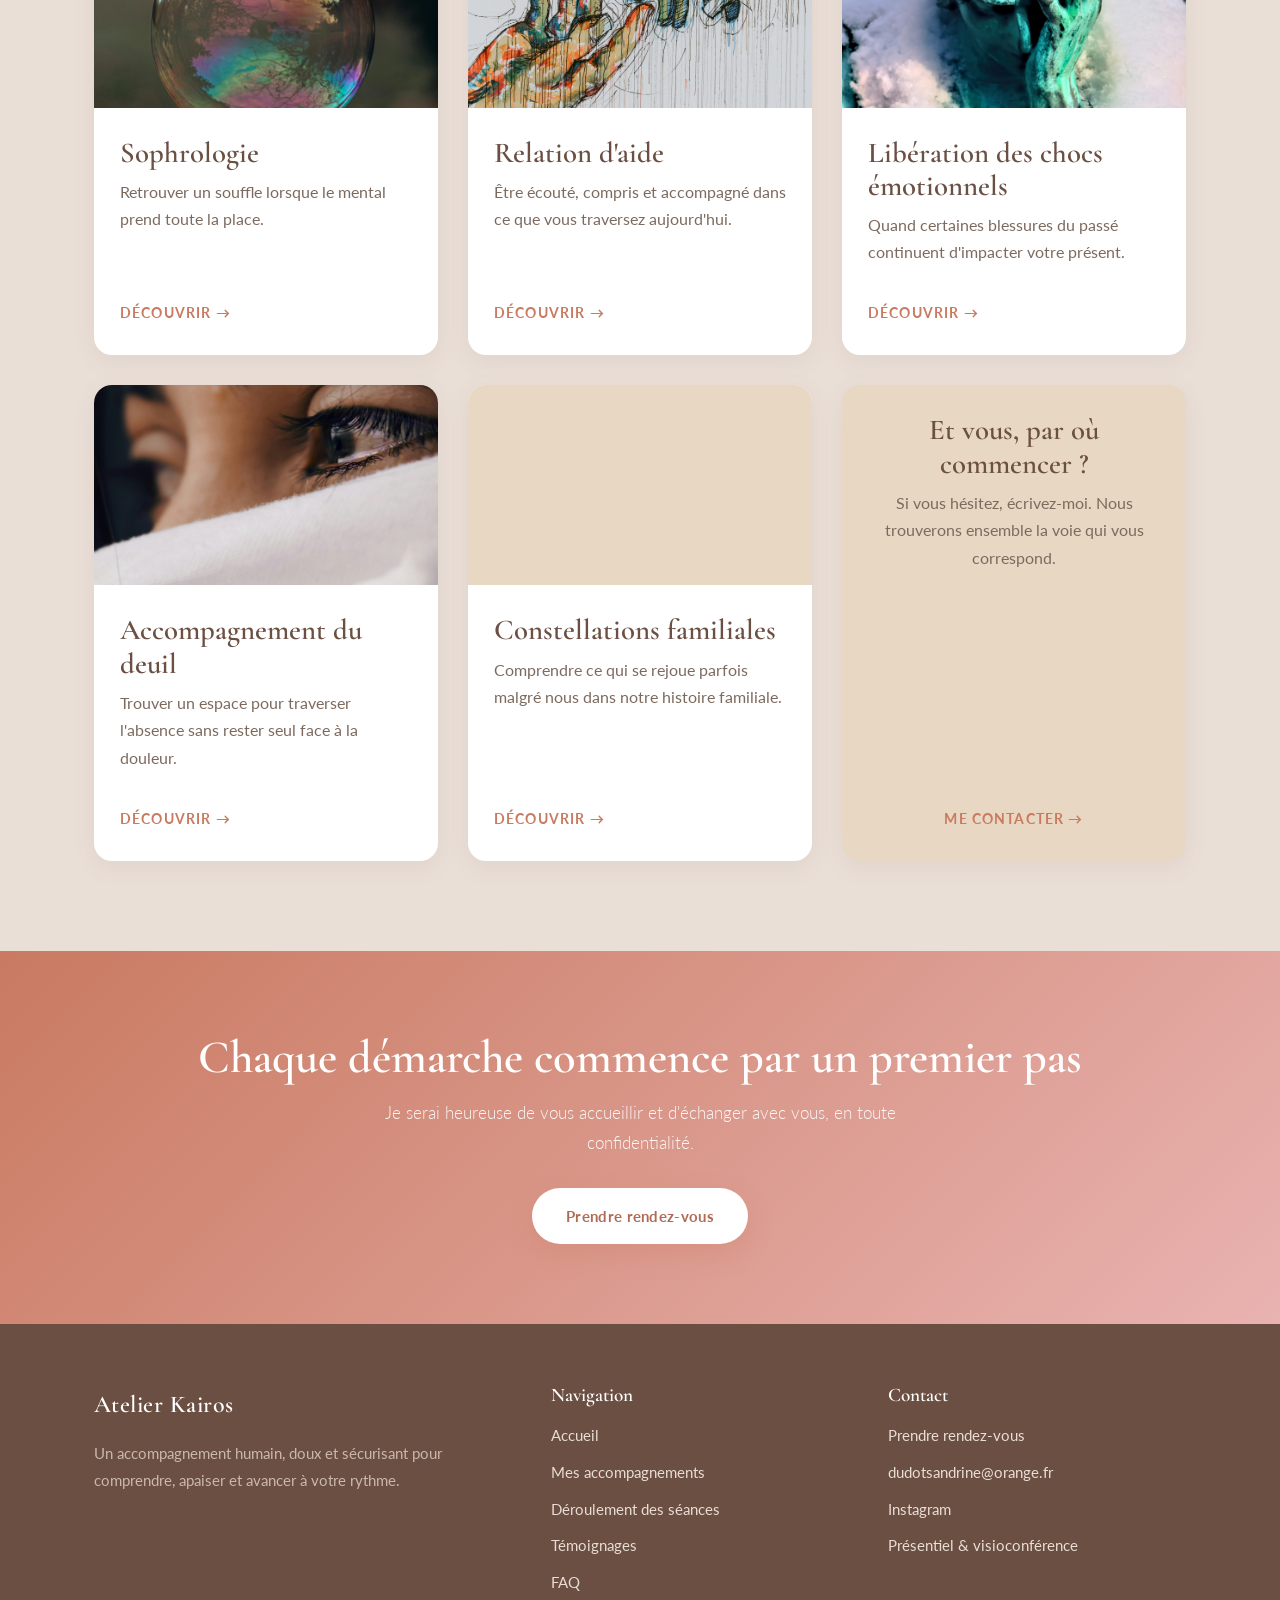
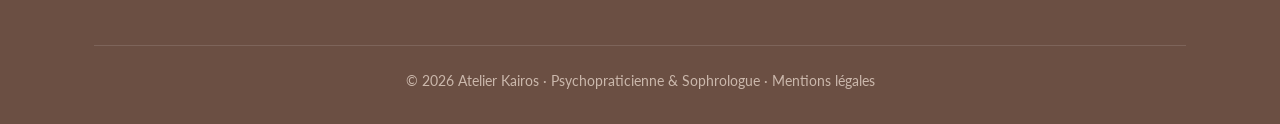
==== commit cd6808c3: "Contact: email orange + lien Instagram + logo agrandi (toutes les pages)" ====
--- a/index.html
+++ b/index.html
@@ -8,7 +8,7 @@
 <link rel="preconnect" href="https://fonts.googleapis.com">
 <link rel="preconnect" href="https://fonts.gstatic.com" crossorigin>
 <link href="https://fonts.googleapis.com/css2?family=Cormorant+Garamond:ital,wght@0,500;0,600;1,500&family=Lato:wght@300;400;700&display=swap" rel="stylesheet">
-<link rel="stylesheet" href="styles.css">
+<link rel="stylesheet" href="styles.css?v=3">
 </head>
 <body>
 
@@ -195,8 +195,8 @@
         <h4>Contact</h4>
         <ul class="footer-links">
           <li><a href="contact.html">Prendre rendez-vous</a></li>
-          <li><a href="mailto:contact@atelier-kairos.com">contact@atelier-kairos.com</a></li>
-          <li><a href="#" aria-label="Instagram">Instagram</a></li>
+          <li><a href="mailto:dudotsandrine@orange.fr">dudotsandrine@orange.fr</a></li>
+          <li><a href="https://www.instagram.com/sandrine_dudot_" target="_blank" rel="noopener" aria-label="Instagram">Instagram</a></li>
           <li>Présentiel &amp; visioconférence</li>
         </ul>
       </div>
--- a/styles.css
+++ b/styles.css
@@ -113,9 +113,9 @@
   height:74px;
 }
 .brand{display:flex;flex-direction:row;align-items:center;gap:12px;line-height:1;text-decoration:none;}
-.brand__logo{height:46px;width:46px;flex:none;display:block;border-radius:10px;}
+.brand__logo{height:54px !important;width:54px !important;flex:none;display:block;border-radius:10px;}
 .brand__text{display:flex;flex-direction:column;line-height:1;}
-@media (max-width:880px){ .brand__logo{height:40px;width:40px;} }
+@media (max-width:880px){ .brand__logo{height:46px !important;width:46px !important;} }
 
 /* ===== Blocs libres (composés dans le builder) ===== */
 .kx-host{min-height:62vh;padding:36px 0}
